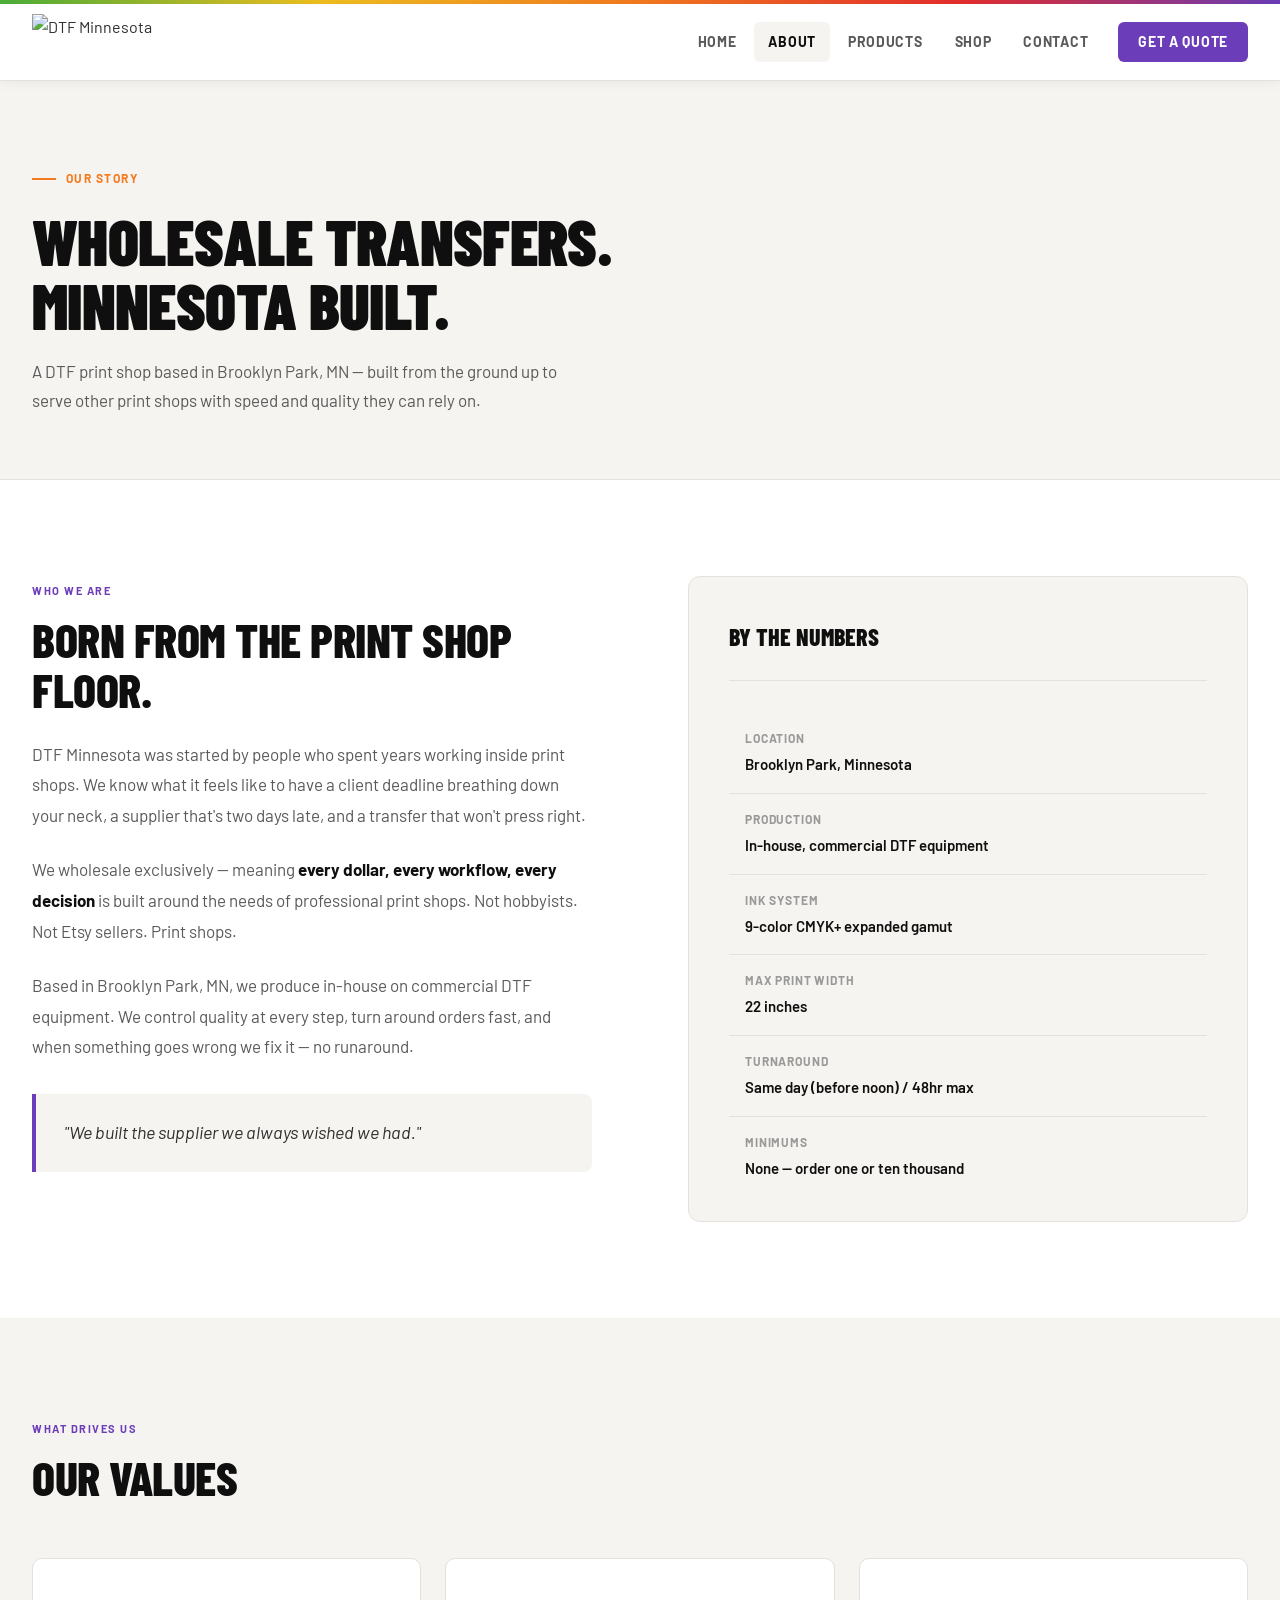
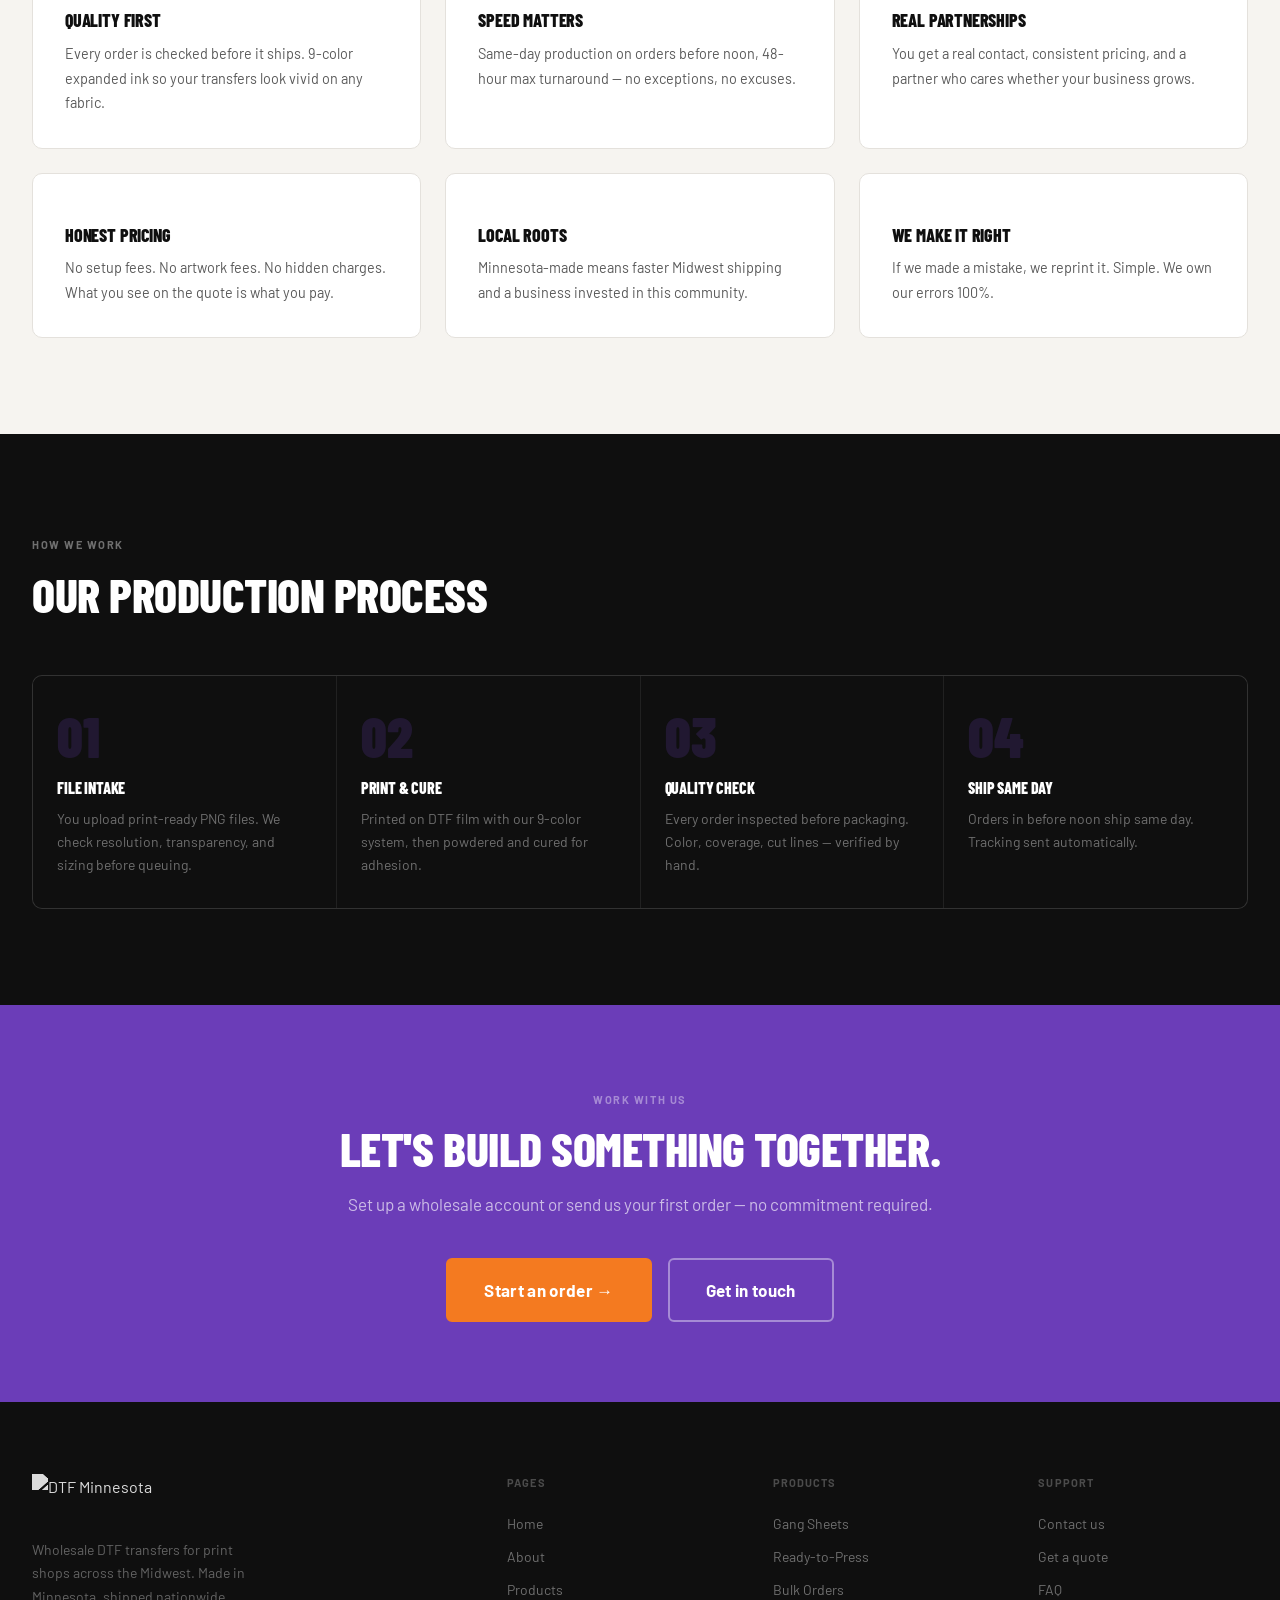
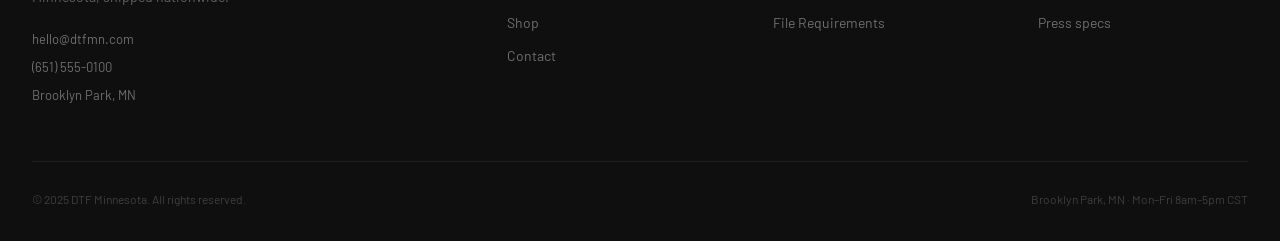
==== about.html @ fc5ee2da "IP" ====
<!DOCTYPE html>
<html lang="en">
<head>
  <meta charset="UTF-8"><meta name="viewport" content="width=device-width, initial-scale=1.0">
  <title>About — DTF Minnesota</title>
  <link rel="stylesheet" href="styles.css">
  <style>
    .story{padding:6rem 2rem;background:#fff}.story__wrap{max-width:1320px;margin:0 auto;display:grid;grid-template-columns:1fr 1fr;gap:6rem;align-items:start}
    .story__text p{font-size:1.0625rem;color:var(--mid);line-height:1.8;margin-bottom:1.5rem}
    .story__text p strong{color:var(--black);font-weight:700}
    .story__callout{background:var(--bg);border-left:4px solid var(--violet);padding:1.5rem 1.75rem;border-radius:0 8px 8px 0;margin-top:2rem;font-size:1.125rem;font-style:italic;color:var(--charcoal);line-height:1.65}
    .story__panel{background:var(--bg);border:1px solid var(--border);border-radius:12px;padding:2.5rem}
    .story__panel-head{font-family:var(--font-head);font-size:1.5rem;font-weight:800;color:var(--black);text-transform:uppercase;margin-bottom:2rem;padding-bottom:1.5rem;border-bottom:1px solid var(--border)}
    .story__spec{display:flex;align-items:flex-start;gap:1rem;padding:1rem 0;border-bottom:1px solid var(--border)}
    .story__spec:last-child{border-bottom:none;padding-bottom:0}
    .story__spec-icon{font-size:1.25rem;flex-shrink:0}
    .story__spec-label{font-size:.75rem;font-weight:700;letter-spacing:.07em;text-transform:uppercase;color:var(--muted);margin-bottom:.2rem}
    .story__spec-value{font-size:.9375rem;font-weight:600;color:var(--black)}
    .values{background:var(--bg);padding:6rem 2rem}
    .values__wrap{max-width:1320px;margin:0 auto}
    .values__head{max-width:560px;margin-bottom:3.5rem}
    .values__head h2{text-transform:uppercase}
    .values__grid{display:grid;grid-template-columns:repeat(3,1fr);gap:1.5rem}
    .value-card{background:#fff;border:1px solid var(--border);border-radius:10px;padding:2rem}
    .value-card__icon{font-size:2rem;margin-bottom:1.25rem}
    .value-card h3{font-size:1.125rem;font-weight:800;color:var(--black);text-transform:uppercase;margin-bottom:.75rem}
    .value-card p{font-size:.9rem;color:var(--mid);line-height:1.7}
    .process{background:var(--black);padding:6rem 2rem}
    .process__wrap{max-width:1320px;margin:0 auto}
    .process__head{max-width:560px;margin-bottom:3.5rem}
    .process__head h2{color:#fff;text-transform:uppercase}
    .process__grid{display:grid;grid-template-columns:repeat(4,1fr);gap:1px;background:rgba(255,255,255,.08);border:1px solid rgba(255,255,255,.08);border-radius:10px;overflow:hidden}
    .process__step{background:var(--black);padding:2rem 1.5rem}
    .process__step-num{font-family:var(--font-head);font-size:3.5rem;font-weight:900;color:rgba(107,61,184,.2);line-height:1;margin-bottom:1rem}
    .process__step h3{font-size:1rem;font-weight:800;color:#fff;text-transform:uppercase;margin-bottom:.625rem}
    .process__step p{font-size:.875rem;color:rgba(255,255,255,.4);line-height:1.65}
    @media(max-width:1024px){.story__wrap{grid-template-columns:1fr;gap:3rem}.values__grid{grid-template-columns:1fr 1fr}.process__grid{grid-template-columns:1fr 1fr}}
    @media(max-width:640px){.values__grid,.process__grid{grid-template-columns:1fr}}
  </style>
</head>
<body>
<div class="rainbow-bar"></div>
<nav class="nav">
  <div class="nav__wrap">
    <a href="index.html" class="nav__logo"><img src="images/dtf.logo.1.png" alt="DTF Minnesota"></a>
    <div class="nav__links">

      <a href="index.html">Home</a><a href="about.html" class="active">About</a><a href="products.html">Products</a><a href="shop.html">Shop</a><a href="contact.html">Contact</a>
      <a href="shop.html" class="nav__cta">Get a Quote</a>
    </div>
  </div>
</nav>

<section class="page-hero">
  <div class="page-hero__wrap">
    <div class="page-hero__kicker">Our story</div>
    <h1>Wholesale transfers.<br>Minnesota built.</h1>
    <p class="page-hero__sub">A DTF print shop based in Brooklyn Park, MN — built from the ground up to serve other print shops with speed and quality they can rely on.</p>
  </div>
</section>

<section class="story">
  <div class="story__wrap">
    <div class="story__text">
      <span class="section-label">Who we are</span>
      <h2 style="text-transform:uppercase;margin-bottom:1.5rem;">Born from the print shop floor.</h2>
      <p>DTF Minnesota was started by people who spent years working inside print shops. We know what it feels like to have a client deadline breathing down your neck, a supplier that's two days late, and a transfer that won't press right.</p>
      <p>We wholesale exclusively — meaning <strong>every dollar, every workflow, every decision</strong> is built around the needs of professional print shops. Not hobbyists. Not Etsy sellers. Print shops.</p>
      <p>Based in Brooklyn Park, MN, we produce in-house on commercial DTF equipment. We control quality at every step, turn around orders fast, and when something goes wrong we fix it — no runaround.</p>
      <div class="story__callout">"We built the supplier we always wished we had."</div>
    </div>
    <div>
      <div class="story__panel">
        <div class="story__panel-head">By the numbers</div>
        <div class="story__spec"><div class="story__spec-icon"></div><div><div class="story__spec-label">Location</div><div class="story__spec-value">Brooklyn Park, Minnesota</div></div></div>
        <div class="story__spec"><div class="story__spec-icon"></div><div><div class="story__spec-label">Production</div><div class="story__spec-value">In-house, commercial DTF equipment</div></div></div>
        <div class="story__spec"><div class="story__spec-icon"></div><div><div class="story__spec-label">Ink system</div><div class="story__spec-value">9-color CMYK+ expanded gamut</div></div></div>
        <div class="story__spec"><div class="story__spec-icon"></div><div><div class="story__spec-label">Max print width</div><div class="story__spec-value">22 inches</div></div></div>
        <div class="story__spec"><div class="story__spec-icon"></div><div><div class="story__spec-label">Turnaround</div><div class="story__spec-value">Same day (before noon) / 48hr max</div></div></div>
        <div class="story__spec"><div class="story__spec-icon"></div><div><div class="story__spec-label">Minimums</div><div class="story__spec-value">None — order one or ten thousand</div></div></div>
      </div>
    </div>
  </div>
</section>

<section class="values">
  <div class="values__wrap">
    <div class="values__head"><span class="section-label">What drives us</span><h2>Our values</h2></div>
    <div class="values__grid">
      <div class="value-card"><div class="value-card__icon"></div><h3>Quality first</h3><p>Every order is checked before it ships. 9-color expanded ink so your transfers look vivid on any fabric.</p></div>
      <div class="value-card"><div class="value-card__icon"></div><h3>Speed matters</h3><p>Same-day production on orders before noon, 48-hour max turnaround — no exceptions, no excuses.</p></div>
      <div class="value-card"><div class="value-card__icon"></div><h3>Real partnerships</h3><p>You get a real contact, consistent pricing, and a partner who cares whether your business grows.</p></div>
      <div class="value-card"><div class="value-card__icon"></div><h3>Honest pricing</h3><p>No setup fees. No artwork fees. No hidden charges. What you see on the quote is what you pay.</p></div>
      <div class="value-card"><div class="value-card__icon"></div><h3>Local roots</h3><p>Minnesota-made means faster Midwest shipping and a business invested in this community.</p></div>
      <div class="value-card"><div class="value-card__icon"></div><h3>We make it right</h3><p>If we made a mistake, we reprint it. Simple. We own our errors 100%.</p></div>
    </div>
  </div>
</section>

<section class="process">
  <div class="process__wrap">
    <div class="process__head"><span class="section-label section-label--light">How we work</span><h2>Our production process</h2></div>
    <div class="process__grid">
      <div class="process__step"><div class="process__step-num">01</div><h3>File intake</h3><p>You upload print-ready PNG files. We check resolution, transparency, and sizing before queuing.</p></div>
      <div class="process__step"><div class="process__step-num">02</div><h3>Print & cure</h3><p>Printed on DTF film with our 9-color system, then powdered and cured for adhesion.</p></div>
      <div class="process__step"><div class="process__step-num">03</div><h3>Quality check</h3><p>Every order inspected before packaging. Color, coverage, cut lines — verified by hand.</p></div>
      <div class="process__step"><div class="process__step-num">04</div><h3>Ship same day</h3><p>Orders in before noon ship same day. Tracking sent automatically.</p></div>
    </div>
  </div>
</section>

<section class="cta-band">
  <span class="section-label section-label--light">Work with us</span>
  <h2>Let's build something together.</h2>
  <p>Set up a wholesale account or send us your first order — no commitment required.</p>
  <div class="cta-band__actions">
    <a href="shop.html" class="btn btn--orange btn--lg">Start an order →</a>
    <a href="contact.html" class="btn btn--outline btn--lg">Get in touch</a>
  </div>
</section>

<footer class="footer">
  <div class="footer__grid">
    <div><div class="footer__logo"><img src="dtf_logo.png" alt="DTF Minnesota"></div><p class="footer__tagline">Wholesale DTF transfers for print shops across the Midwest. Made in Minnesota, shipped nationwide.</p><div class="footer__contact-item">hello@dtfmn.com</div><div class="footer__contact-item">(651) 555-0100</div><div class="footer__contact-item">Brooklyn Park, MN</div></div>
    <div class="footer__col"><div class="footer__col-head">Pages</div><a href="index.html">Home</a><a href="about.html">About</a><a href="products.html">Products</a><a href="shop.html">Shop</a><a href="contact.html">Contact</a></div>
    <div class="footer__col"><div class="footer__col-head">Products</div><a href="products.html">Gang Sheets</a><a href="products.html">Ready-to-Press</a><a href="products.html">Bulk Orders</a><a href="products.html">File Requirements</a></div>
    <div class="footer__col"><div class="footer__col-head">Support</div><a href="contact.html">Contact us</a><a href="shop.html">Get a quote</a><a href="products.html#faq">FAQ</a><a href="products.html#specs">Press specs</a></div>
  </div>
  <div class="footer__bottom"><span>© 2025 DTF Minnesota. All rights reserved.</span><span>Brooklyn Park, MN · Mon–Fri 8am–5pm CST</span></div>
</footer>
</body>
</html>
---- styles.css ----
/* ============================================================
   DTF Minnesota — Global Styles v2
   Light nav, clean white/off-white layout
   ============================================================ */

@import url('https://fonts.googleapis.com/css2?family=Barlow:ital,wght@0,400;0,500;0,600;0,700;0,800;0,900;1,700&family=Barlow+Condensed:wght@600;700;800;900&display=swap');

*, *::before, *::after { box-sizing: border-box; margin: 0; padding: 0; }

:root {
  --violet:       #6B3DB8;
  --violet-dark:  #4D2A8A;
  --violet-tint:  #EDE7FA;
  --orange:       #F47A20;
  --orange-dark:  #C45E10;
  --orange-tint:  #FDF0E5;
  --black:        #0F0F0F;
  --ink:          #1A1A1A;
  --charcoal:     #2E2E2E;
  --mid:          #5A5A5A;
  --muted:        #999999;
  --border:       #E4E1DC;
  --border-light: #F0EDE8;
  --bg:           #F6F4F0;
  --white:        #FFFFFF;
  --green:        #4CAF39;
  --yellow:       #F0C020;
  --red:          #E62D2D;

  --font-head: 'Barlow Condensed', sans-serif;
  --font-body: 'Barlow', sans-serif;
  --ease: cubic-bezier(0.16,1,0.3,1);
}

html { font-size: 16px; scroll-behavior: smooth; }
body { font-family: var(--font-body); font-size: 1rem; font-weight: 400; line-height: 1.65; color: var(--charcoal); background: var(--white); -webkit-font-smoothing: antialiased; }
a { color: inherit; text-decoration: none; }
img { display: block; max-width: 100%; }
ul { list-style: none; }
h1,h2,h3,h4 { font-family: var(--font-head); font-weight: 800; line-height: 1.05; letter-spacing: -0.01em; color: var(--black); }
h1 { font-size: clamp(2.8rem,6vw,5rem); font-weight: 900; }
h2 { font-size: clamp(2rem,4vw,3rem); }
h3 { font-size: 1.375rem; }

/* ── Rainbow bar ── */
.rainbow-bar { height: 4px; background: linear-gradient(90deg,#4CAF39,#F0C020,#F47A20,#E62D2D,#6B3DB8); }

/* ── Navigation — LIGHT ── */
.nav {
  background: var(--white);
  position: sticky;
  top: 0;
  z-index: 100;
  border-bottom: 1px solid var(--border);
  box-shadow: 0 1px 12px rgba(0,0,0,0.06);
}
.nav__wrap {
  max-width: 1320px;
  margin: 0 auto;
  padding: 0 2rem;
  height: 76px;
  display: flex;
  align-items: center;
  gap: 2rem;
}
.nav__logo { display: flex; align-items: center; flex-shrink: 0; }
.nav__logo img { height: 56px; width: auto; display: block; }
.nav__links { display: flex; align-items: center; gap: 0.25rem; margin-left: auto; }
.nav__links a {
  font-size: 0.875rem;
  font-weight: 700;
  letter-spacing: 0.05em;
  text-transform: uppercase;
  color: var(--mid);
  padding: 0.5rem 0.875rem;
  border-radius: 6px;
  transition: color 0.15s, background 0.15s;
}
.nav__links a:hover, .nav__links a.active { color: var(--black); background: var(--bg); }
.nav__cta {
  margin-left: 0.75rem;
  background: var(--violet) !important;
  color: var(--white) !important;
  border-radius: 6px !important;
  padding: 0.55rem 1.25rem !important;
  transition: background 0.15s !important;
}
.nav__cta:hover { background: var(--violet-dark) !important; }

/* ── Buttons ── */
.btn { display: inline-flex; align-items: center; gap: 0.5rem; padding: 0.8rem 1.875rem; font-family: var(--font-body); font-size: 0.9375rem; font-weight: 700; letter-spacing: 0.02em; border-radius: 6px; border: 2px solid transparent; cursor: pointer; transition: background 0.15s, border-color 0.15s, color 0.15s, transform 0.15s; white-space: nowrap; text-decoration: none; }
.btn:active { transform: translateY(1px); }
.btn--violet { background: var(--violet); color: var(--white); border-color: var(--violet); }
.btn--violet:hover { background: var(--violet-dark); border-color: var(--violet-dark); }
.btn--orange { background: var(--orange); color: var(--white); border-color: var(--orange); }
.btn--orange:hover { background: var(--orange-dark); border-color: var(--orange-dark); }
.btn--outline { background: transparent; color: var(--white); border-color: rgba(255,255,255,0.4); }
.btn--outline:hover { background: rgba(255,255,255,0.1); border-color: rgba(255,255,255,0.7); }
.btn--outline-dark { background: transparent; color: var(--black); border-color: var(--charcoal); }
.btn--outline-dark:hover { background: var(--black); color: var(--white); }
.btn--sm { padding: 0.5rem 1.125rem; font-size: 0.8125rem; }
.btn--lg { padding: 1rem 2.25rem; font-size: 1.0625rem; }

/* ── Layout ── */
.wrap { max-width: 1320px; margin: 0 auto; padding: 0 2rem; }
.section { padding: 5.5rem 2rem; }
.section--lg { padding: 7rem 2rem; }
.section--sm { padding: 3.5rem 2rem; }
.section--dark { background: var(--black); }
.section--ink { background: var(--ink); }
.section--bg { background: var(--bg); }
.section--white { background: var(--white); }

/* ── Labels / eyebrows ── */
.section-label { display: inline-block; font-size: 0.6875rem; font-weight: 700; letter-spacing: 0.14em; text-transform: uppercase; color: var(--violet); margin-bottom: 0.875rem; }
.section-label--orange { color: var(--orange); }
.section-label--light { color: rgba(255,255,255,0.4); }

/* ── Badges ── */
.badge { display: inline-flex; align-items: center; padding: 0.2rem 0.7rem; border-radius: 99px; font-size: 0.6875rem; font-weight: 700; letter-spacing: 0.07em; text-transform: uppercase; }
.badge--violet { background: var(--violet-tint); color: var(--violet-dark); }
.badge--orange { background: var(--orange-tint); color: var(--orange-dark); }
.badge--green { background: rgba(76,175,57,0.12); color: #2A7C1E; }

/* ── Table ── */
.table-wrap { border: 1px solid var(--border); border-radius: 10px; overflow: hidden; }
table { width: 100%; border-collapse: collapse; font-size: 0.9375rem; }
thead { background: var(--black); }
thead th { padding: 1rem 1.25rem; text-align: left; font-family: var(--font-body); font-size: 0.6875rem; font-weight: 700; letter-spacing: 0.1em; text-transform: uppercase; color: rgba(255,255,255,0.6); white-space: nowrap; }
tbody tr { border-bottom: 1px solid var(--border); transition: background 0.12s; }
tbody tr:last-child { border-bottom: none; }
tbody tr:hover { background: var(--bg); }
tbody td { padding: 1rem 1.25rem; color: var(--charcoal); vertical-align: middle; }
tbody td:first-child { font-weight: 600; color: var(--black); }
.row-featured { background: var(--violet-tint) !important; }
.row-featured td { color: var(--violet-dark) !important; font-weight: 600; }

/* ── Forms ── */
.form-group { display: flex; flex-direction: column; gap: 0.4rem; margin-bottom: 1.25rem; }
.form-label { font-size: 0.8125rem; font-weight: 600; color: var(--black); }
.form-label span { color: var(--red); }
.form-input, .form-select, .form-textarea { width: 100%; padding: 0.75rem 1rem; background: var(--white); border: 1.5px solid var(--border); border-radius: 6px; font-family: var(--font-body); font-size: 0.9375rem; color: var(--black); transition: border-color 0.15s, box-shadow 0.15s; appearance: none; }
.form-input:focus, .form-select:focus, .form-textarea:focus { outline: none; border-color: var(--violet); box-shadow: 0 0 0 3px rgba(107,61,184,0.1); }
.form-input::placeholder, .form-textarea::placeholder { color: #bbb; }
.form-textarea { resize: vertical; min-height: 130px; }
.form-select { background-image: url("data:image/svg+xml,%3Csvg xmlns='http://www.w3.org/2000/svg' width='12' height='8'%3E%3Cpath d='M1 1l5 5 5-5' stroke='%23999' stroke-width='1.5' fill='none' stroke-linecap='round'/%3E%3C/svg%3E"); background-repeat: no-repeat; background-position: right 1rem center; padding-right: 2.5rem; cursor: pointer; }
.form-row { display: grid; grid-template-columns: 1fr 1fr; gap: 1.25rem; }

/* ── Footer ── */
.footer { background: var(--black); padding: 4.5rem 2rem 2rem; }
.footer__grid { max-width: 1320px; margin: 0 auto; display: grid; grid-template-columns: 2fr 1fr 1fr 1fr; gap: 3.5rem; padding-bottom: 3rem; border-bottom: 1px solid rgba(255,255,255,0.07); }
.footer__logo { display: flex; align-items: center; margin-bottom: 1rem; }
.footer__logo img { height: 48px; width: auto; filter: brightness(10); opacity: 0.85; }
.footer__tagline { font-size: 0.875rem; color: rgba(255,255,255,0.35); line-height: 1.7; max-width: 30ch; margin-bottom: 1.25rem; }
.footer__contact-item { font-size: 0.8125rem; color: rgba(255,255,255,0.4); margin-bottom: 0.4rem; }
.footer__col-head { font-size: 0.6875rem; font-weight: 700; letter-spacing: 0.1em; text-transform: uppercase; color: rgba(255,255,255,0.25); margin-bottom: 1.25rem; }
.footer__col a { display: block; font-size: 0.875rem; color: rgba(255,255,255,0.4); margin-bottom: 0.625rem; transition: color 0.15s; }
.footer__col a:hover { color: var(--white); }
.footer__bottom { max-width: 1320px; margin: 1.75rem auto 0; display: flex; justify-content: space-between; align-items: center; flex-wrap: wrap; gap: 1rem; font-size: 0.75rem; color: rgba(255,255,255,0.2); }

/* ── Shared page hero (inner pages) ── */
.page-hero { background: var(--bg); border-bottom: 1px solid var(--border); padding: 5rem 2rem 4rem; }
.page-hero__wrap { max-width: 1320px; margin: 0 auto; }
.page-hero__kicker { display: inline-flex; align-items: center; gap: 0.625rem; font-size: 0.75rem; font-weight: 700; letter-spacing: 0.12em; text-transform: uppercase; color: var(--orange); margin-bottom: 1.25rem; }
.page-hero__kicker::before { content:''; display:block; width:24px; height:2px; background:var(--orange); }
.page-hero h1 { color: var(--black); text-transform: uppercase; font-size: clamp(2.5rem,5vw,4rem); line-height:1; }
.page-hero__sub { font-size: 1.0625rem; color: var(--mid); line-height: 1.7; margin-top: 1.25rem; max-width: 56ch; }

/* ── Shared CTA band ── */
.cta-band { background: var(--violet); padding: 5rem 2rem; text-align: center; }
.cta-band h2 { color: var(--white); text-transform: uppercase; margin-bottom: 1rem; }
.cta-band p { color: rgba(255,255,255,0.65); font-size: 1.0625rem; margin-bottom: 2.5rem; }
.cta-band__actions { display: flex; gap: 1rem; justify-content: center; flex-wrap: wrap; }

/* ── Shared footer snippet ── */
@media(max-width:1024px) { .footer__grid { grid-template-columns: 1fr 1fr; } }
@media(max-width:768px) { .nav__links { display: none; } .section,.section--lg { padding: 4rem 1.25rem; } .footer__grid { grid-template-columns: 1fr; gap: 2rem; } .form-row { grid-template-columns: 1fr; } }

/* ── Thumb label (replaces emoji placeholders) ── */
.thumb-label {
  font-family: var(--font-head);
  font-size: 1.25rem;
  font-weight: 900;
  text-transform: uppercase;
  letter-spacing: 0.04em;
  color: rgba(0,0,0,0.25);
  text-align: center;
  line-height: 1.2;
}
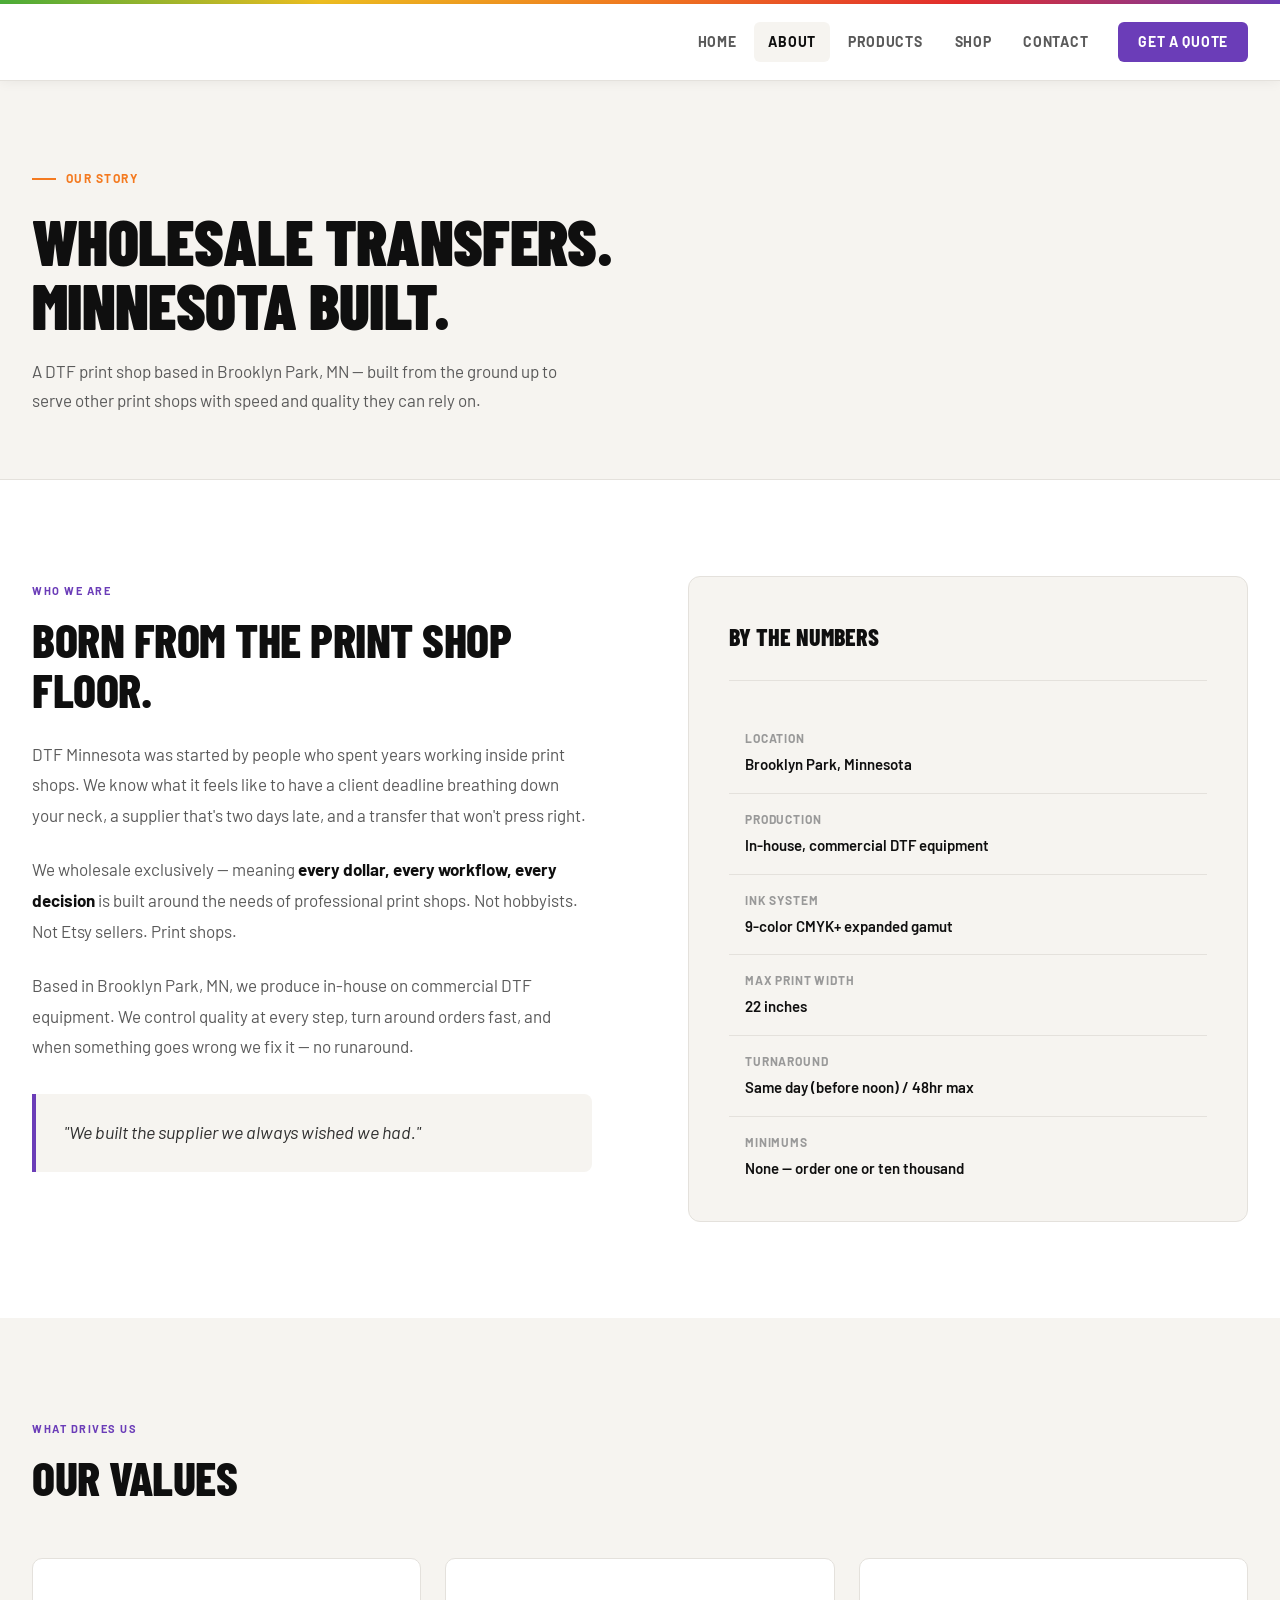
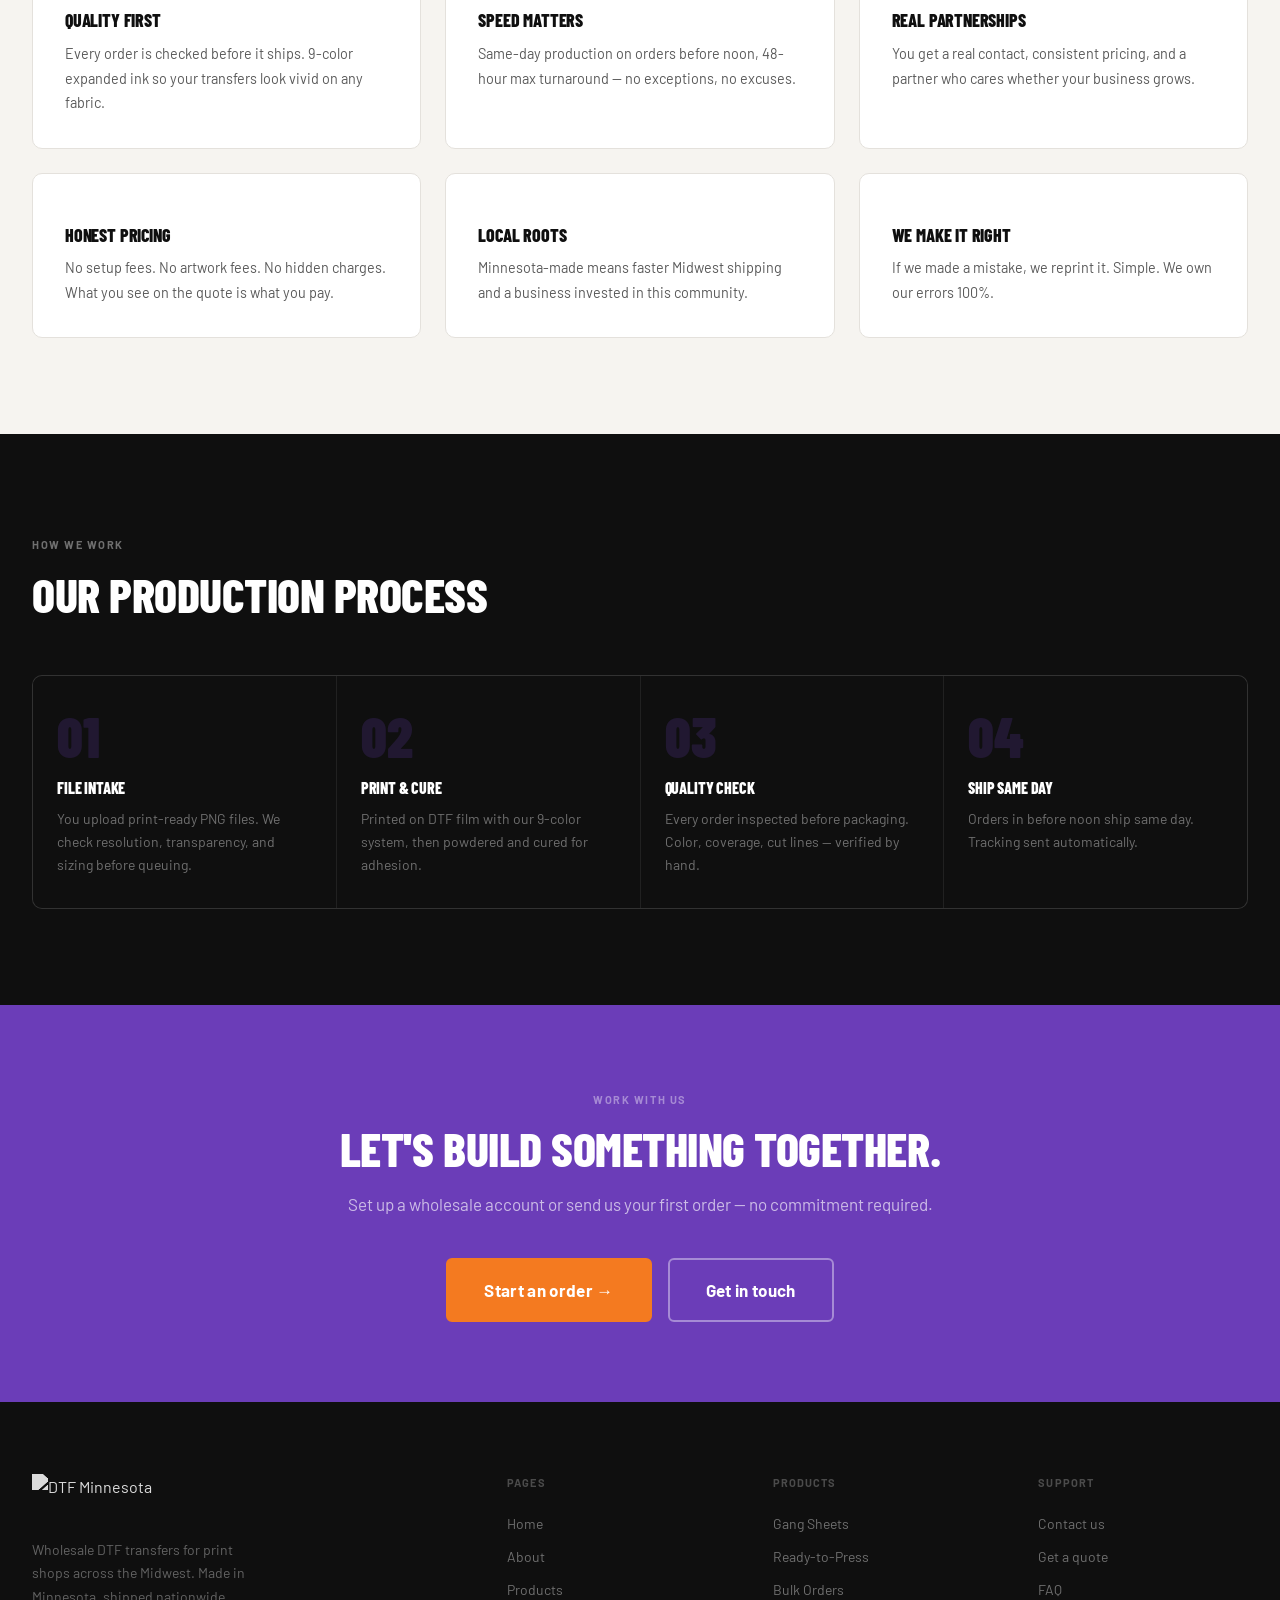
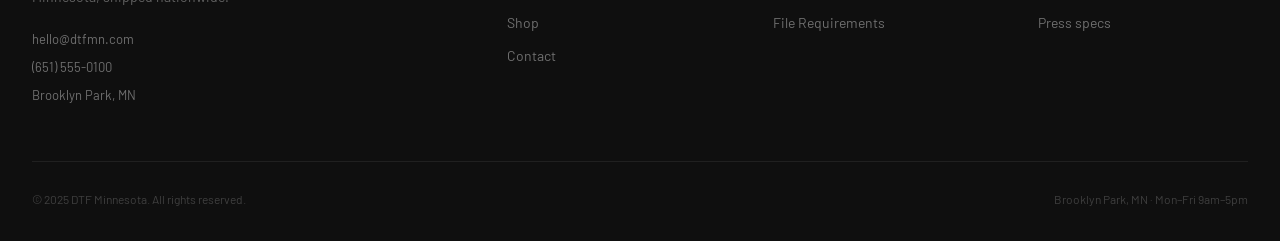
==== commit 11ea44d5: "IP" ====
--- a/about.html
+++ b/about.html
@@ -121,12 +121,12 @@
 
 <footer class="footer">
   <div class="footer__grid">
-    <div><div class="footer__logo"><img src="dtf_logo.png" alt="DTF Minnesota"></div><p class="footer__tagline">Wholesale DTF transfers for print shops across the Midwest. Made in Minnesota, shipped nationwide.</p><div class="footer__contact-item">hello@dtfmn.com</div><div class="footer__contact-item">(651) 555-0100</div><div class="footer__contact-item">Brooklyn Park, MN</div></div>
+    <div><div class="footer__logo"><img src="Images/dtf_logo.png" alt="DTF Minnesota"></div><p class="footer__tagline">Wholesale DTF transfers for print shops across the Midwest. Made in Minnesota, shipped nationwide.</p><div class="footer__contact-item">hello@dtfmn.com</div><div class="footer__contact-item">(651) 555-0100</div><div class="footer__contact-item">Brooklyn Park, MN</div></div>
     <div class="footer__col"><div class="footer__col-head">Pages</div><a href="index.html">Home</a><a href="about.html">About</a><a href="products.html">Products</a><a href="shop.html">Shop</a><a href="contact.html">Contact</a></div>
     <div class="footer__col"><div class="footer__col-head">Products</div><a href="products.html">Gang Sheets</a><a href="products.html">Ready-to-Press</a><a href="products.html">Bulk Orders</a><a href="products.html">File Requirements</a></div>
     <div class="footer__col"><div class="footer__col-head">Support</div><a href="contact.html">Contact us</a><a href="shop.html">Get a quote</a><a href="products.html#faq">FAQ</a><a href="products.html#specs">Press specs</a></div>
   </div>
-  <div class="footer__bottom"><span>© 2025 DTF Minnesota. All rights reserved.</span><span>Brooklyn Park, MN · Mon–Fri 8am–5pm CST</span></div>
+  <div class="footer__bottom"><span>© 2025 DTF Minnesota. All rights reserved.</span><span>Brooklyn Park, MN · Mon–Fri 9am–5pm </span></div>
 </footer>
 </body>
 </html>
--- a/styles.css
+++ b/styles.css
@@ -64,7 +64,7 @@
   gap: 2rem;
 }
 .nav__logo { display: flex; align-items: center; flex-shrink: 0; }
-.nav__logo img { height: 56px; width: auto; display: block; }
+.nav__logo img { height: 180px; width: auto; display: block; }
 .nav__links { display: flex; align-items: center; gap: 0.25rem; margin-left: auto; }
 .nav__links a {
   font-size: 0.875rem;
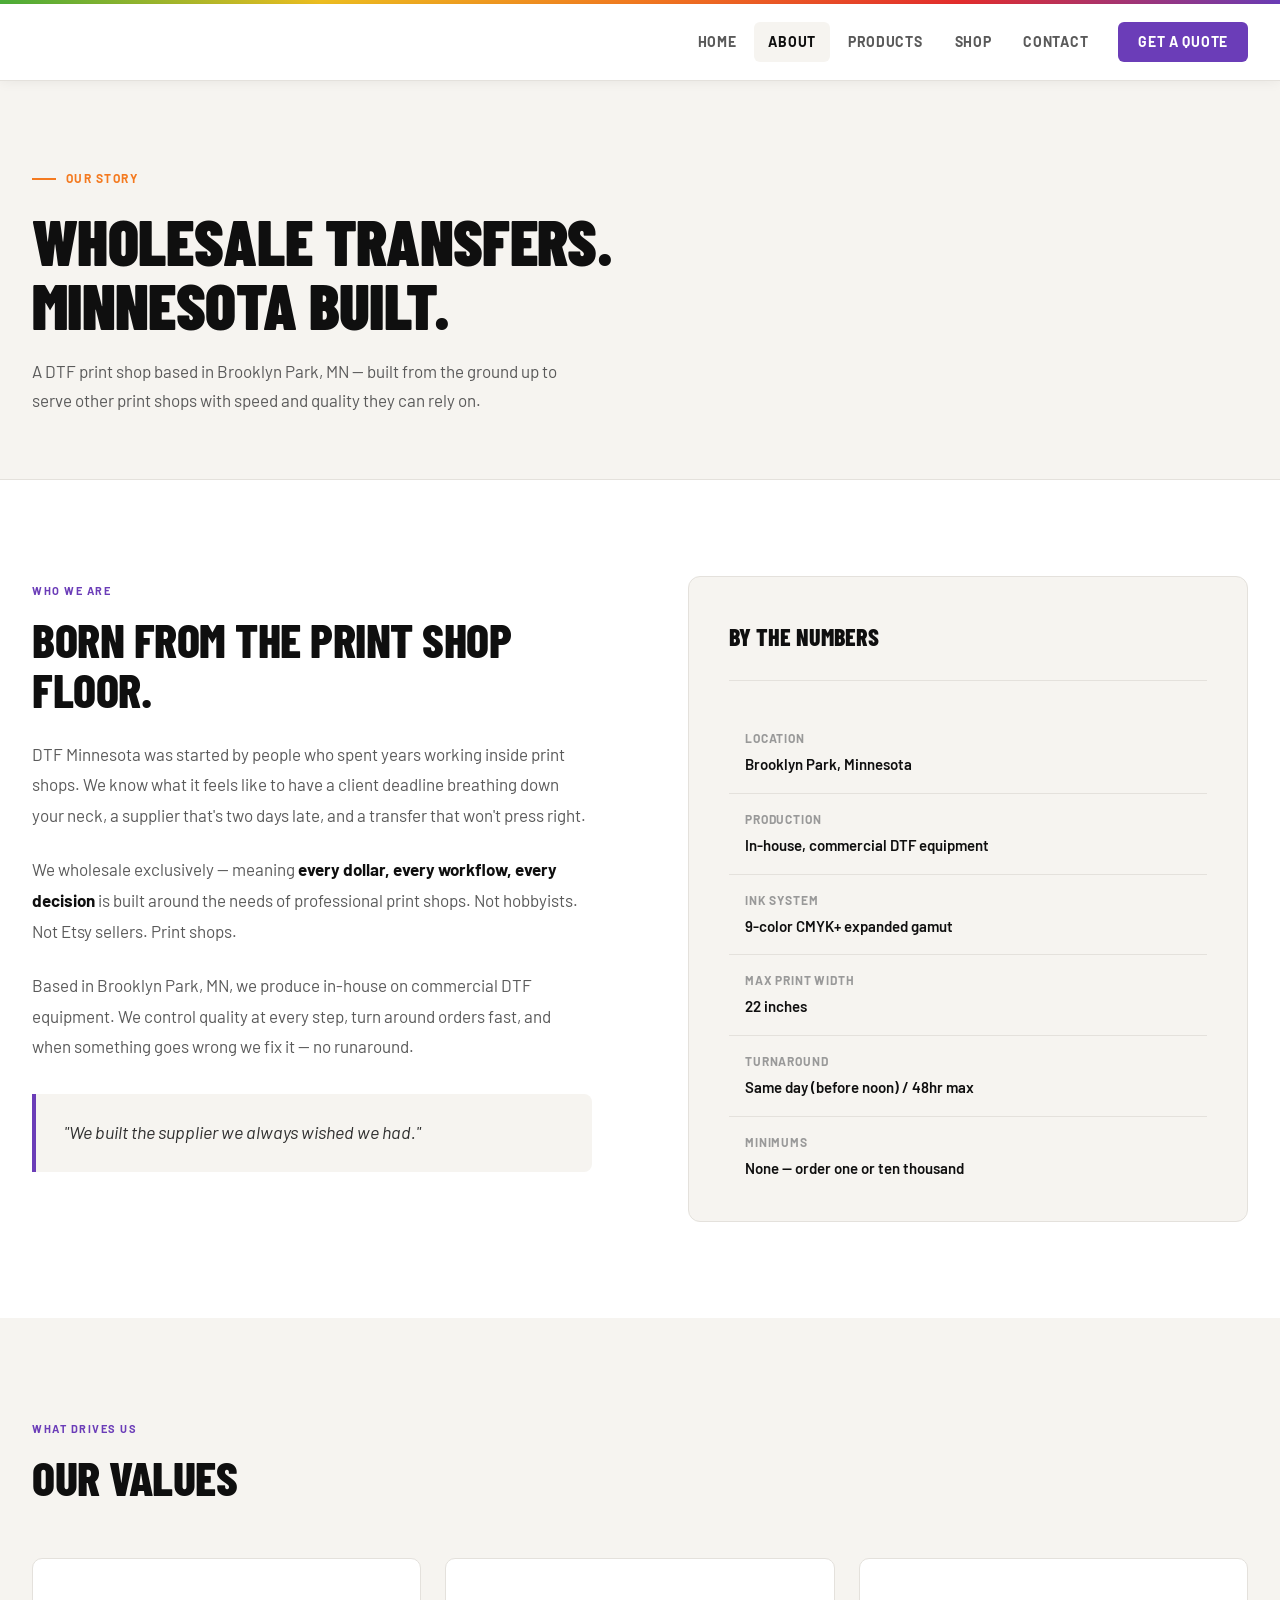
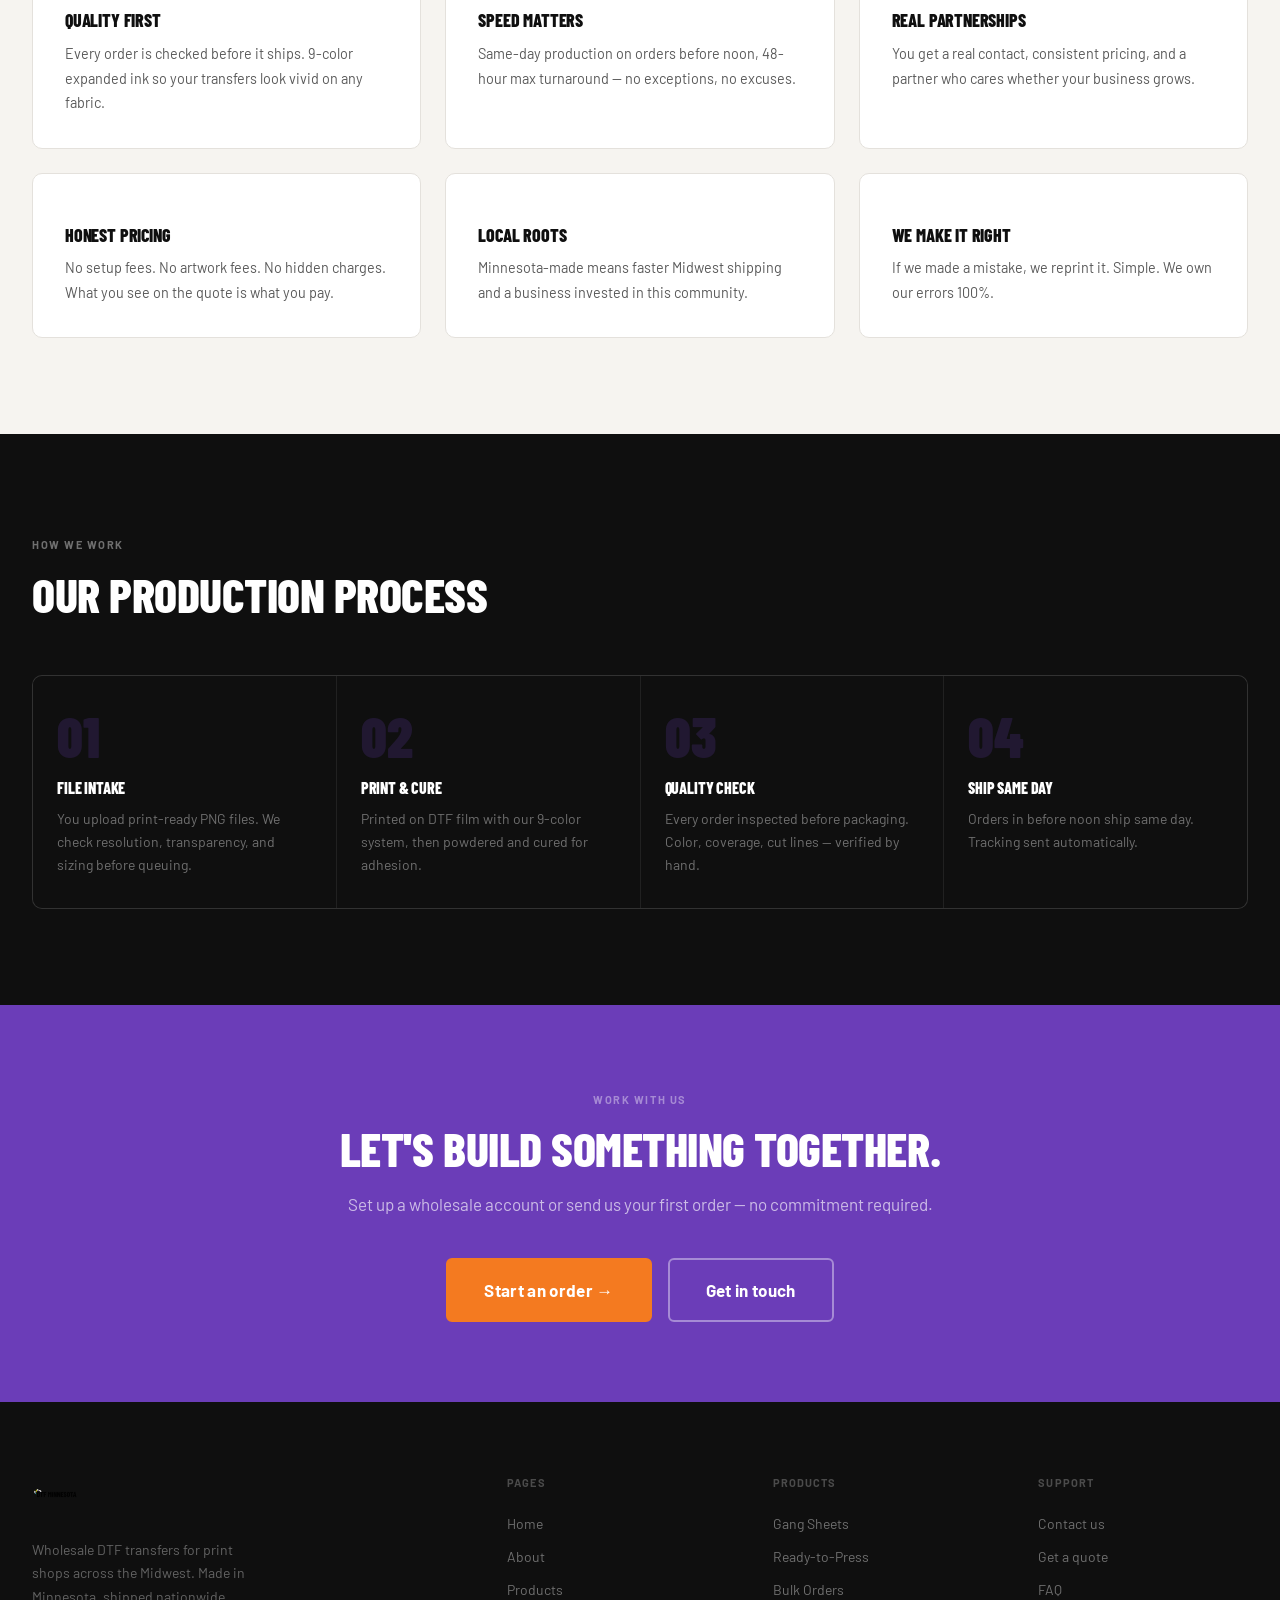
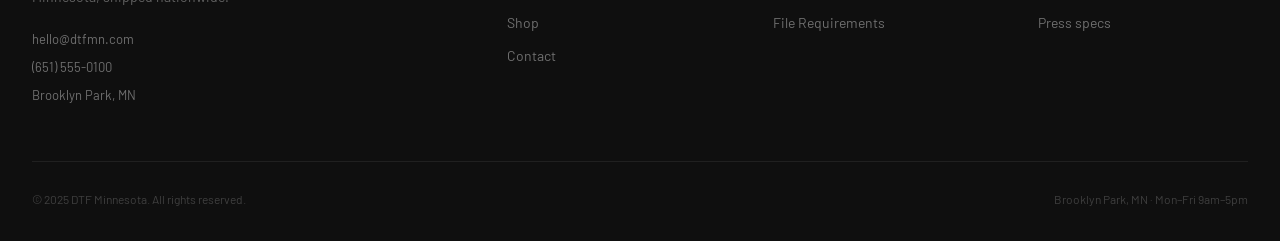
==== commit 8433d26b: "IP" ====
--- a/about.html
+++ b/about.html
@@ -121,7 +121,7 @@
 
 <footer class="footer">
   <div class="footer__grid">
-    <div><div class="footer__logo"><img src="Images/dtf_logo.png" alt="DTF Minnesota"></div><p class="footer__tagline">Wholesale DTF transfers for print shops across the Midwest. Made in Minnesota, shipped nationwide.</p><div class="footer__contact-item">hello@dtfmn.com</div><div class="footer__contact-item">(651) 555-0100</div><div class="footer__contact-item">Brooklyn Park, MN</div></div>
+    <div><div class="footer__logo"><img src="Images/dtf.logo.1.png" alt="DTF Minnesota"></div><p class="footer__tagline">Wholesale DTF transfers for print shops across the Midwest. Made in Minnesota, shipped nationwide.</p><div class="footer__contact-item">hello@dtfmn.com</div><div class="footer__contact-item">(651) 555-0100</div><div class="footer__contact-item">Brooklyn Park, MN</div></div>
     <div class="footer__col"><div class="footer__col-head">Pages</div><a href="index.html">Home</a><a href="about.html">About</a><a href="products.html">Products</a><a href="shop.html">Shop</a><a href="contact.html">Contact</a></div>
     <div class="footer__col"><div class="footer__col-head">Products</div><a href="products.html">Gang Sheets</a><a href="products.html">Ready-to-Press</a><a href="products.html">Bulk Orders</a><a href="products.html">File Requirements</a></div>
     <div class="footer__col"><div class="footer__col-head">Support</div><a href="contact.html">Contact us</a><a href="shop.html">Get a quote</a><a href="products.html#faq">FAQ</a><a href="products.html#specs">Press specs</a></div>
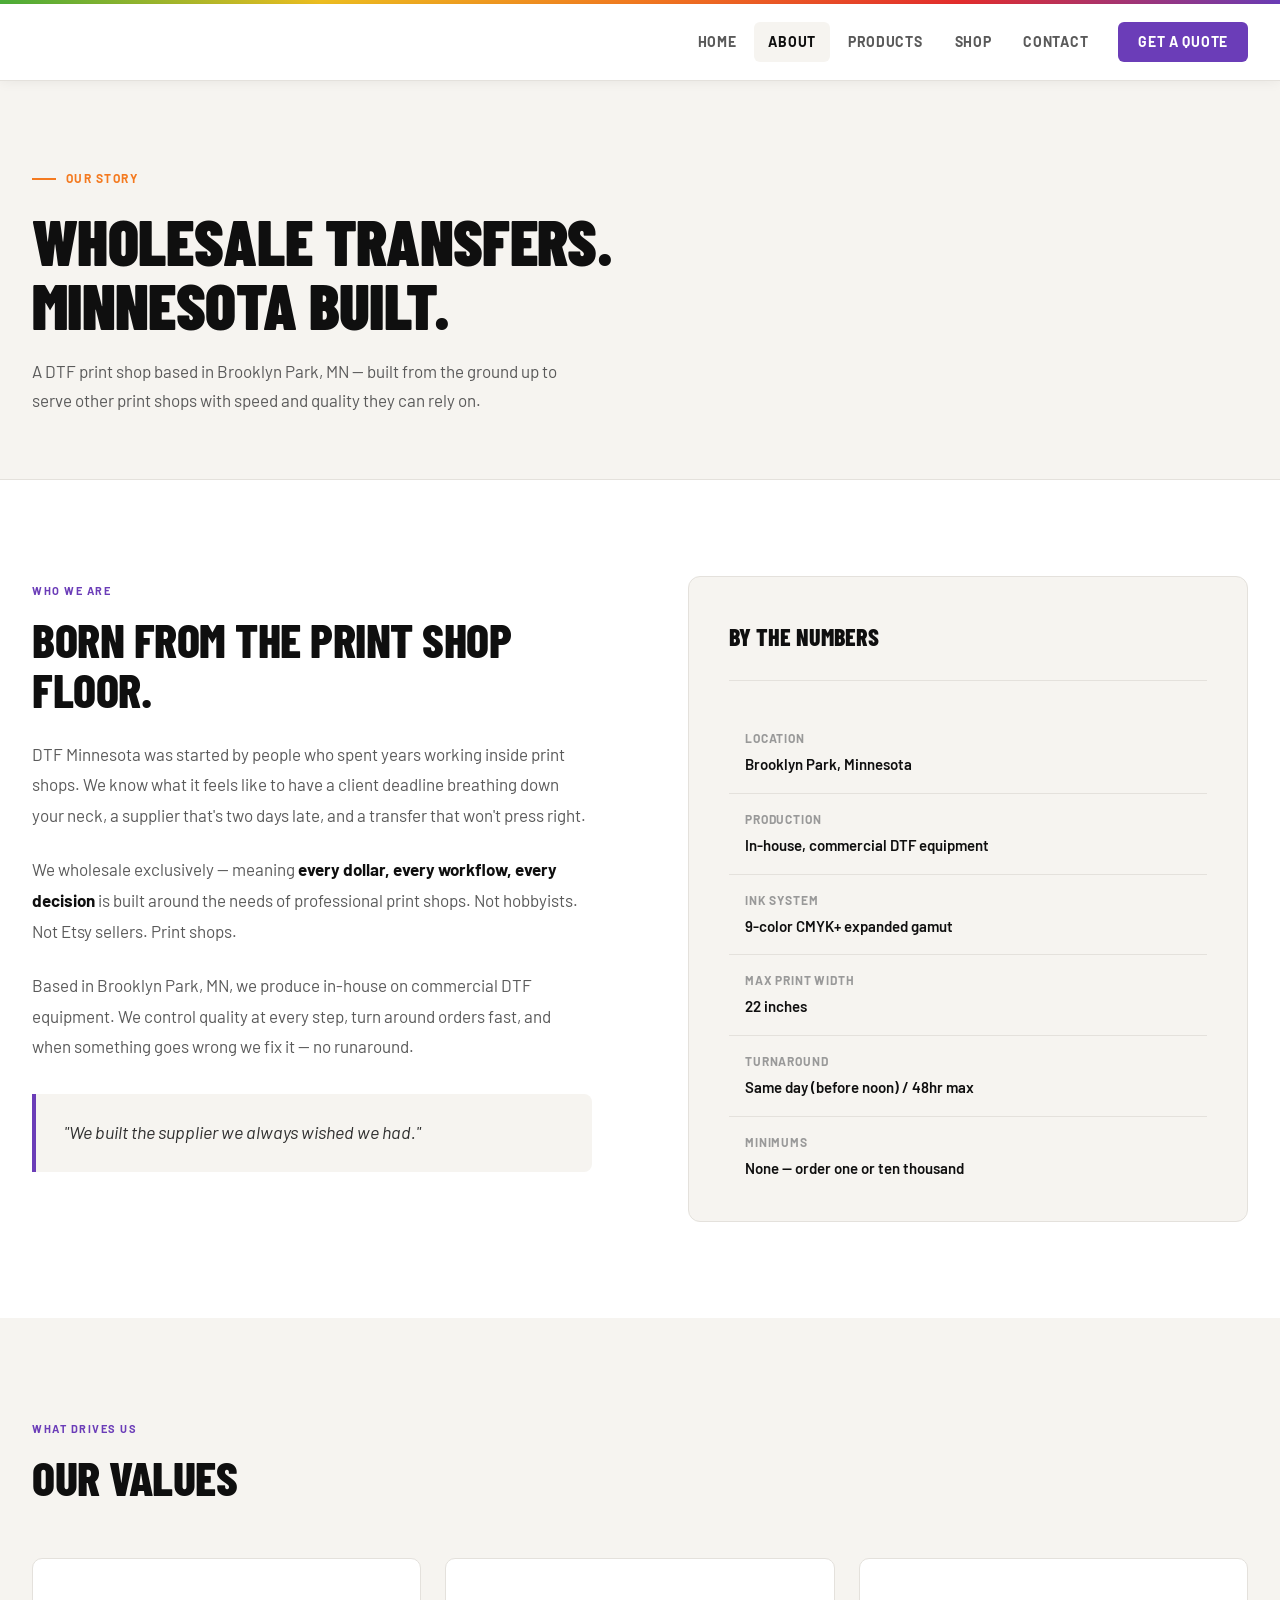
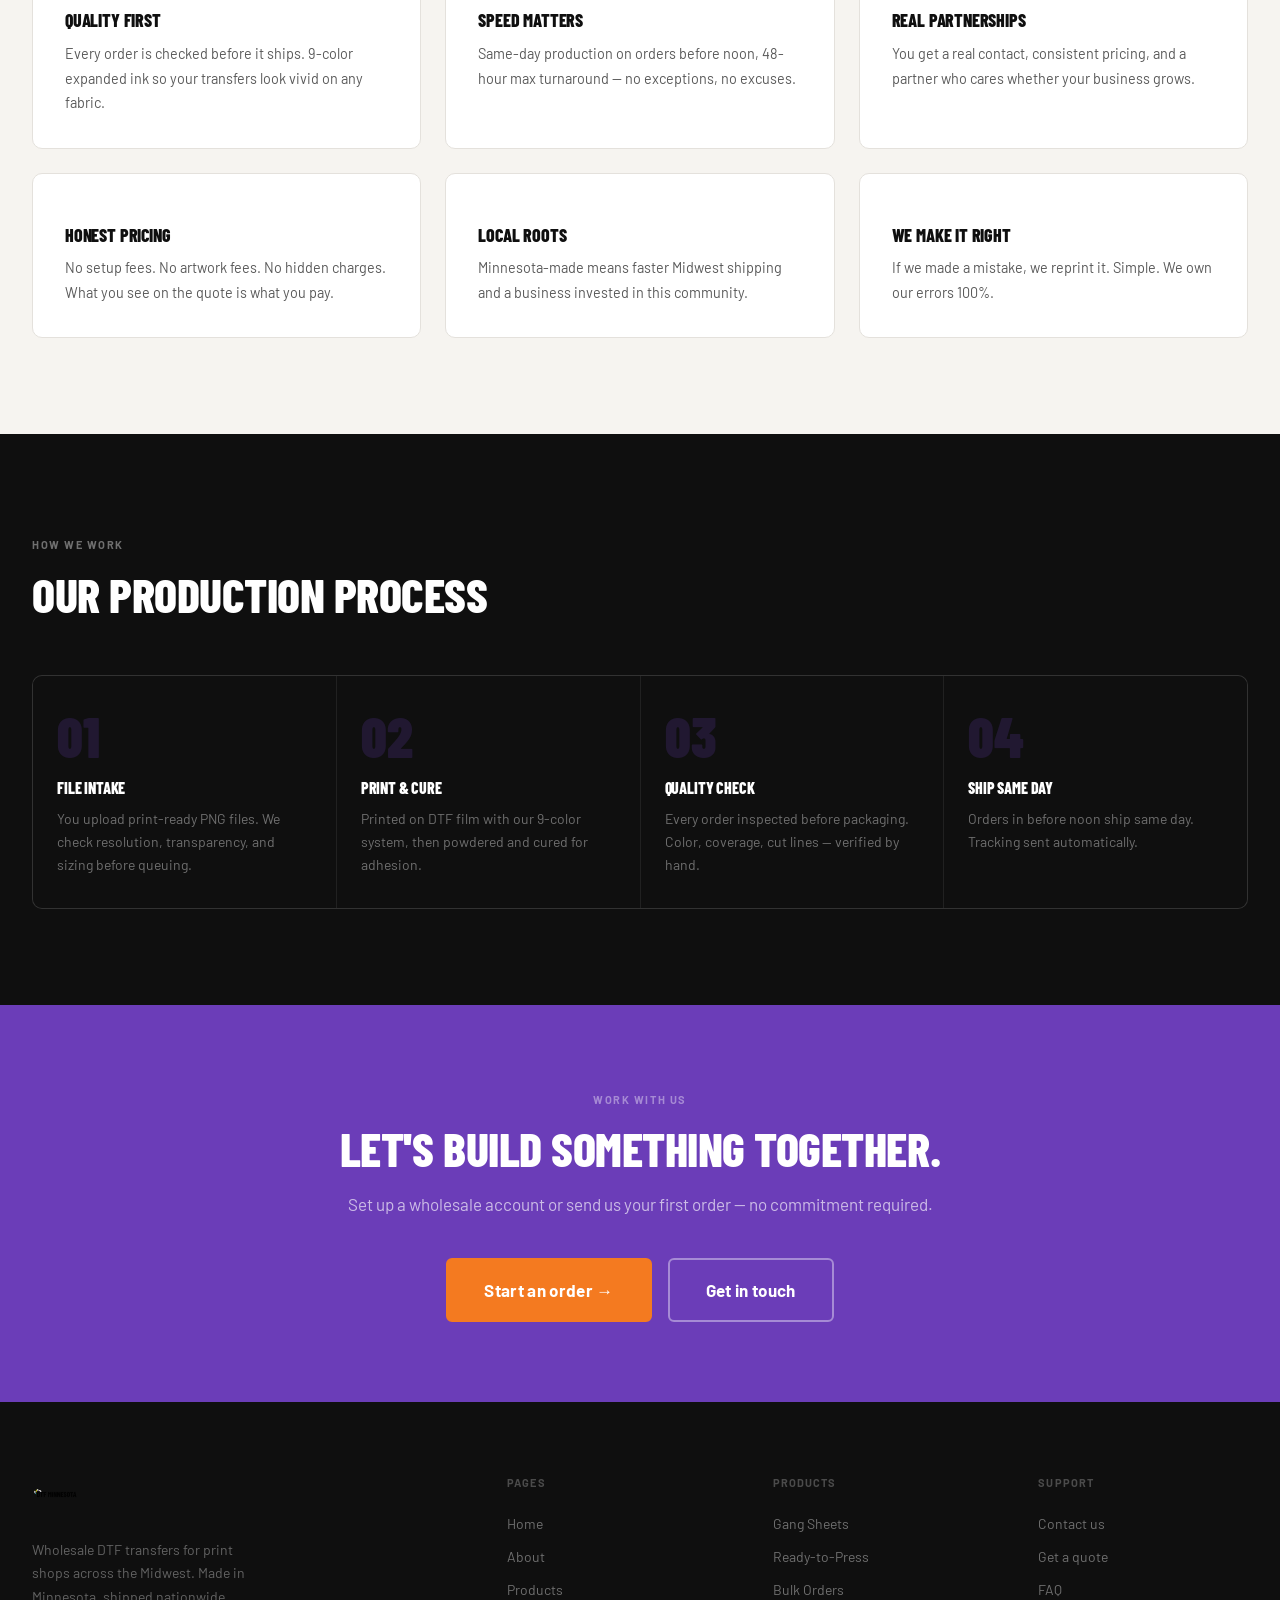
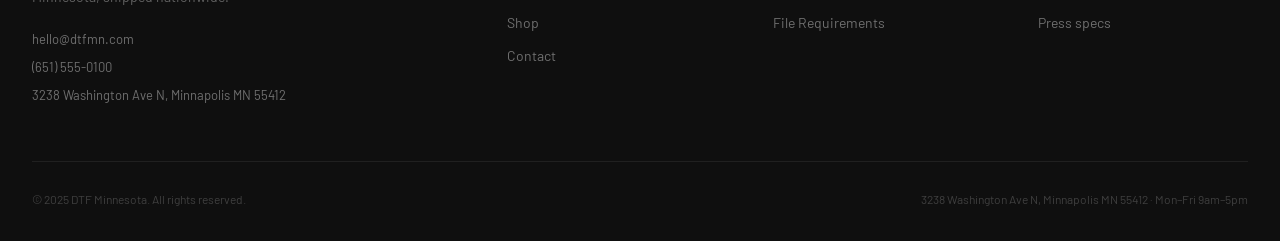
==== commit b6fc332a: "IP" ====
--- a/about.html
+++ b/about.html
@@ -121,12 +121,12 @@
 
 <footer class="footer">
   <div class="footer__grid">
-    <div><div class="footer__logo"><img src="Images/dtf.logo.1.png" alt="DTF Minnesota"></div><p class="footer__tagline">Wholesale DTF transfers for print shops across the Midwest. Made in Minnesota, shipped nationwide.</p><div class="footer__contact-item">hello@dtfmn.com</div><div class="footer__contact-item">(651) 555-0100</div><div class="footer__contact-item">Brooklyn Park, MN</div></div>
+    <div><div class="footer__logo"><img src="Images/dtf.logo.1.png" alt="DTF Minnesota"></div><p class="footer__tagline">Wholesale DTF transfers for print shops across the Midwest. Made in Minnesota, shipped nationwide.</p><div class="footer__contact-item">hello@dtfmn.com</div><div class="footer__contact-item">(651) 555-0100</div><div class="footer__contact-item">3238 Washington Ave N, Minnapolis MN 55412</div></div>
     <div class="footer__col"><div class="footer__col-head">Pages</div><a href="index.html">Home</a><a href="about.html">About</a><a href="products.html">Products</a><a href="shop.html">Shop</a><a href="contact.html">Contact</a></div>
     <div class="footer__col"><div class="footer__col-head">Products</div><a href="products.html">Gang Sheets</a><a href="products.html">Ready-to-Press</a><a href="products.html">Bulk Orders</a><a href="products.html">File Requirements</a></div>
     <div class="footer__col"><div class="footer__col-head">Support</div><a href="contact.html">Contact us</a><a href="shop.html">Get a quote</a><a href="products.html#faq">FAQ</a><a href="products.html#specs">Press specs</a></div>
   </div>
-  <div class="footer__bottom"><span>© 2025 DTF Minnesota. All rights reserved.</span><span>Brooklyn Park, MN · Mon–Fri 9am–5pm </span></div>
+  <div class="footer__bottom"><span>© 2025 DTF Minnesota. All rights reserved.</span><span>3238 Washington Ave N, Minnapolis MN 55412 · Mon–Fri 9am–5pm </span></div>
 </footer>
 </body>
 </html>
--- a/styles.css
+++ b/styles.css
@@ -1,7 +1,3 @@
-/* ============================================================
-   DTF Minnesota — Global Styles v2
-   Light nav, clean white/off-white layout
-   ============================================================ */
 
 @import url('https://fonts.googleapis.com/css2?family=Barlow:ital,wght@0,400;0,500;0,600;0,700;0,800;0,900;1,700&family=Barlow+Condensed:wght@600;700;800;900&display=swap');
 
@@ -176,7 +172,7 @@
 @media(max-width:1024px) { .footer__grid { grid-template-columns: 1fr 1fr; } }
 @media(max-width:768px) { .nav__links { display: none; } .section,.section--lg { padding: 4rem 1.25rem; } .footer__grid { grid-template-columns: 1fr; gap: 2rem; } .form-row { grid-template-columns: 1fr; } }
 
-/* ── Thumb label (replaces emoji placeholders) ── */
+/* ── Thumb label ── */
 .thumb-label {
   font-family: var(--font-head);
   font-size: 1.25rem;
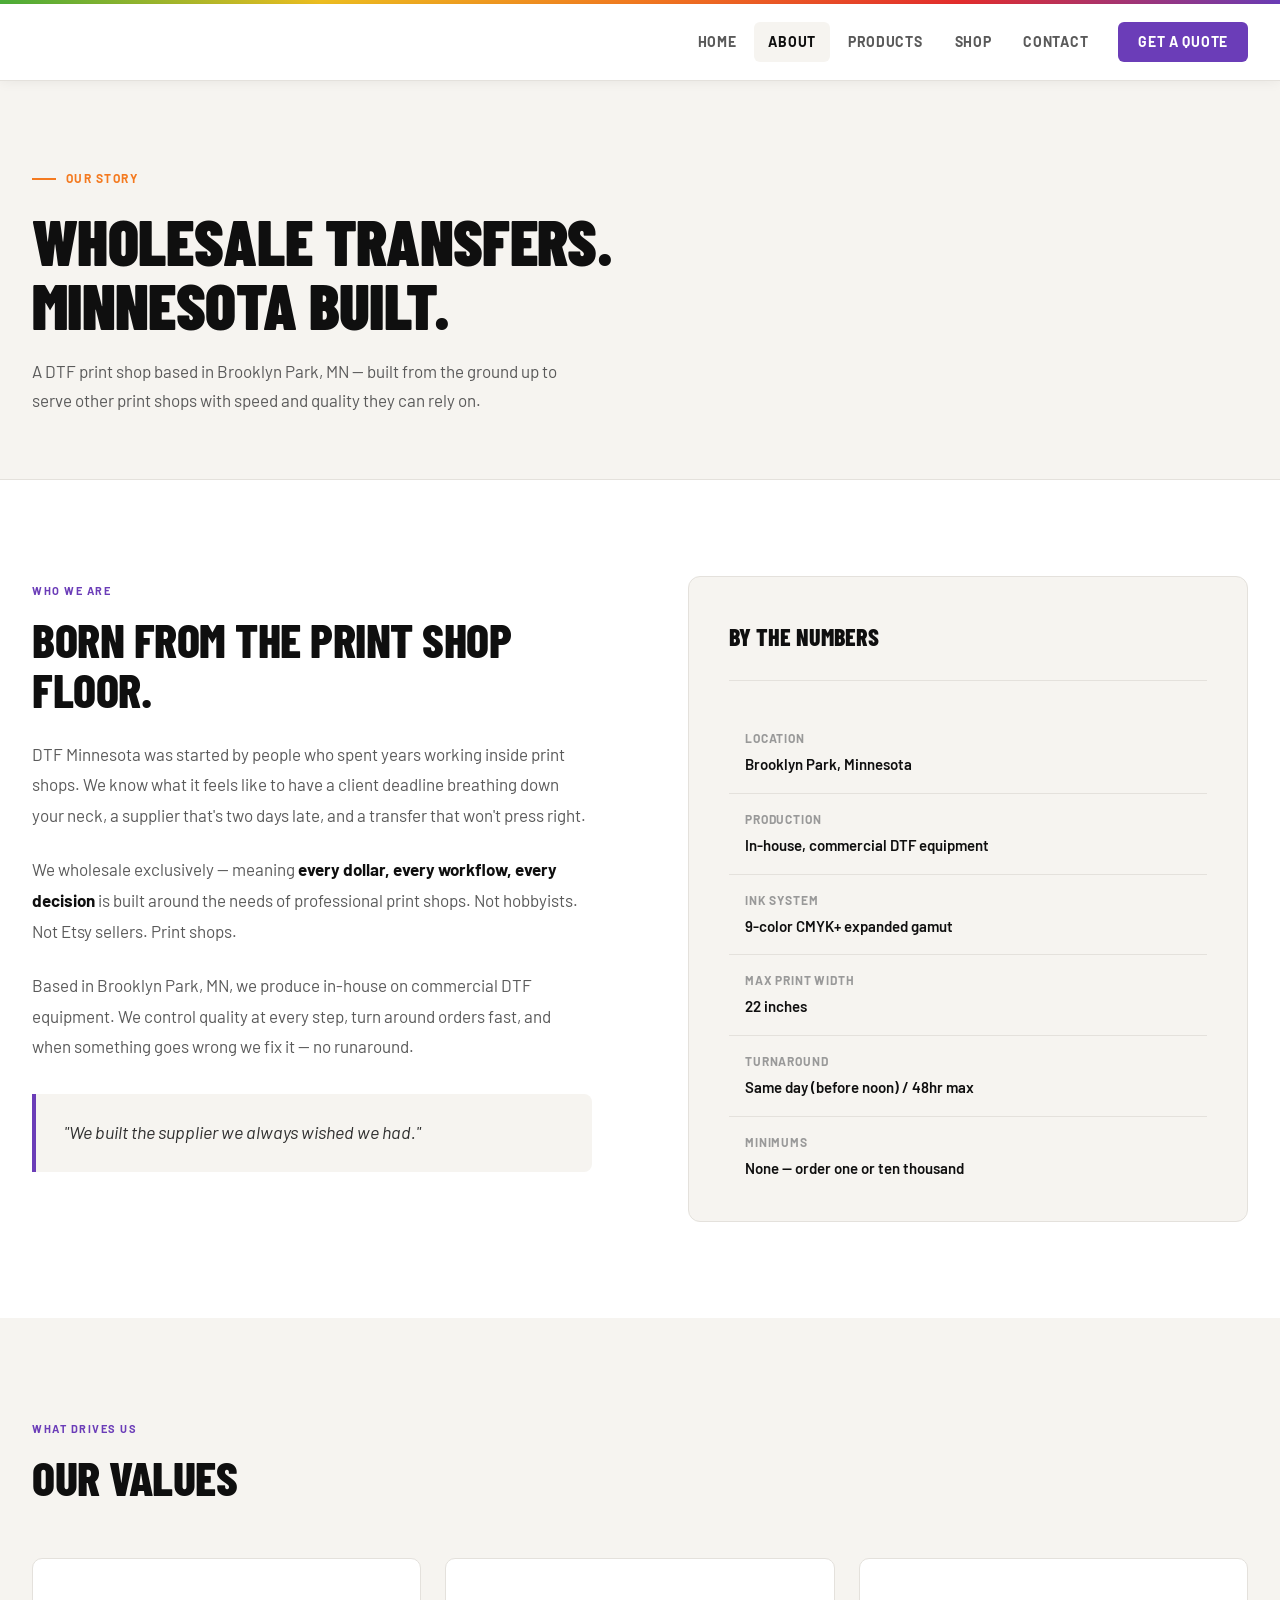
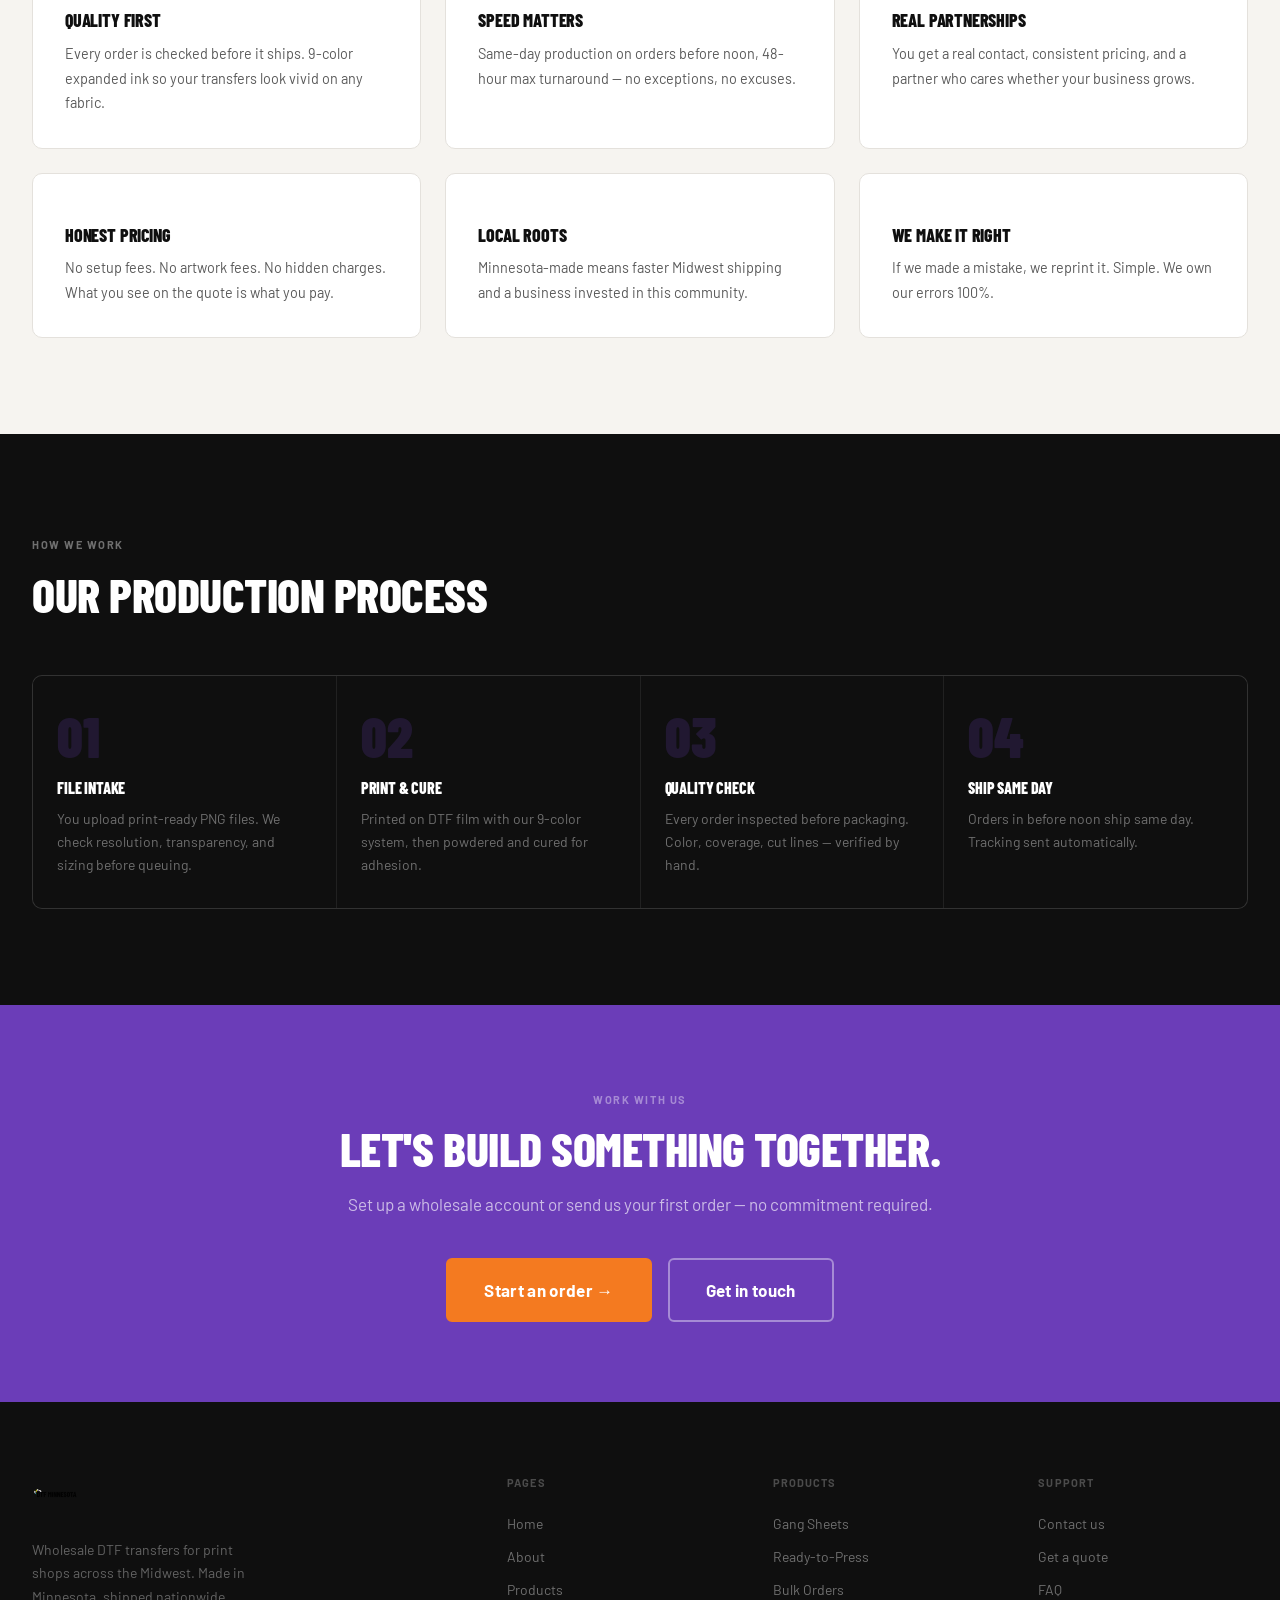
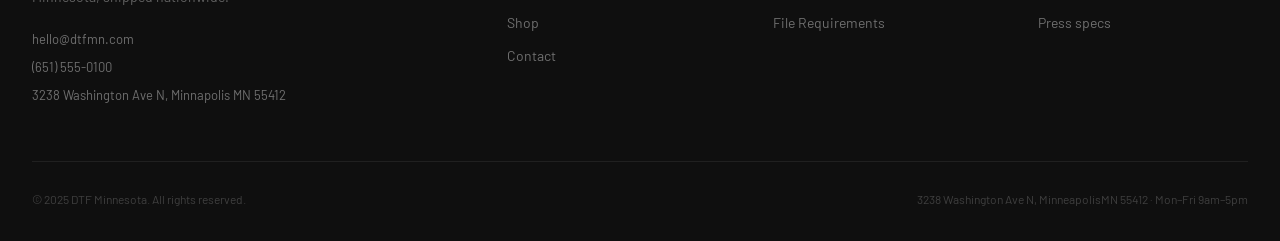
==== commit ada65f40: "IP" ====
--- a/about.html
+++ b/about.html
@@ -126,7 +126,7 @@
     <div class="footer__col"><div class="footer__col-head">Products</div><a href="products.html">Gang Sheets</a><a href="products.html">Ready-to-Press</a><a href="products.html">Bulk Orders</a><a href="products.html">File Requirements</a></div>
     <div class="footer__col"><div class="footer__col-head">Support</div><a href="contact.html">Contact us</a><a href="shop.html">Get a quote</a><a href="products.html#faq">FAQ</a><a href="products.html#specs">Press specs</a></div>
   </div>
-  <div class="footer__bottom"><span>© 2025 DTF Minnesota. All rights reserved.</span><span>3238 Washington Ave N, Minnapolis MN 55412 · Mon–Fri 9am–5pm </span></div>
+  <div class="footer__bottom"><span>© 2025 DTF Minnesota. All rights reserved.</span><span>3238 Washington Ave N, MinneapolisMN 55412 · Mon–Fri 9am–5pm </span></div>
 </footer>
 </body>
 </html>
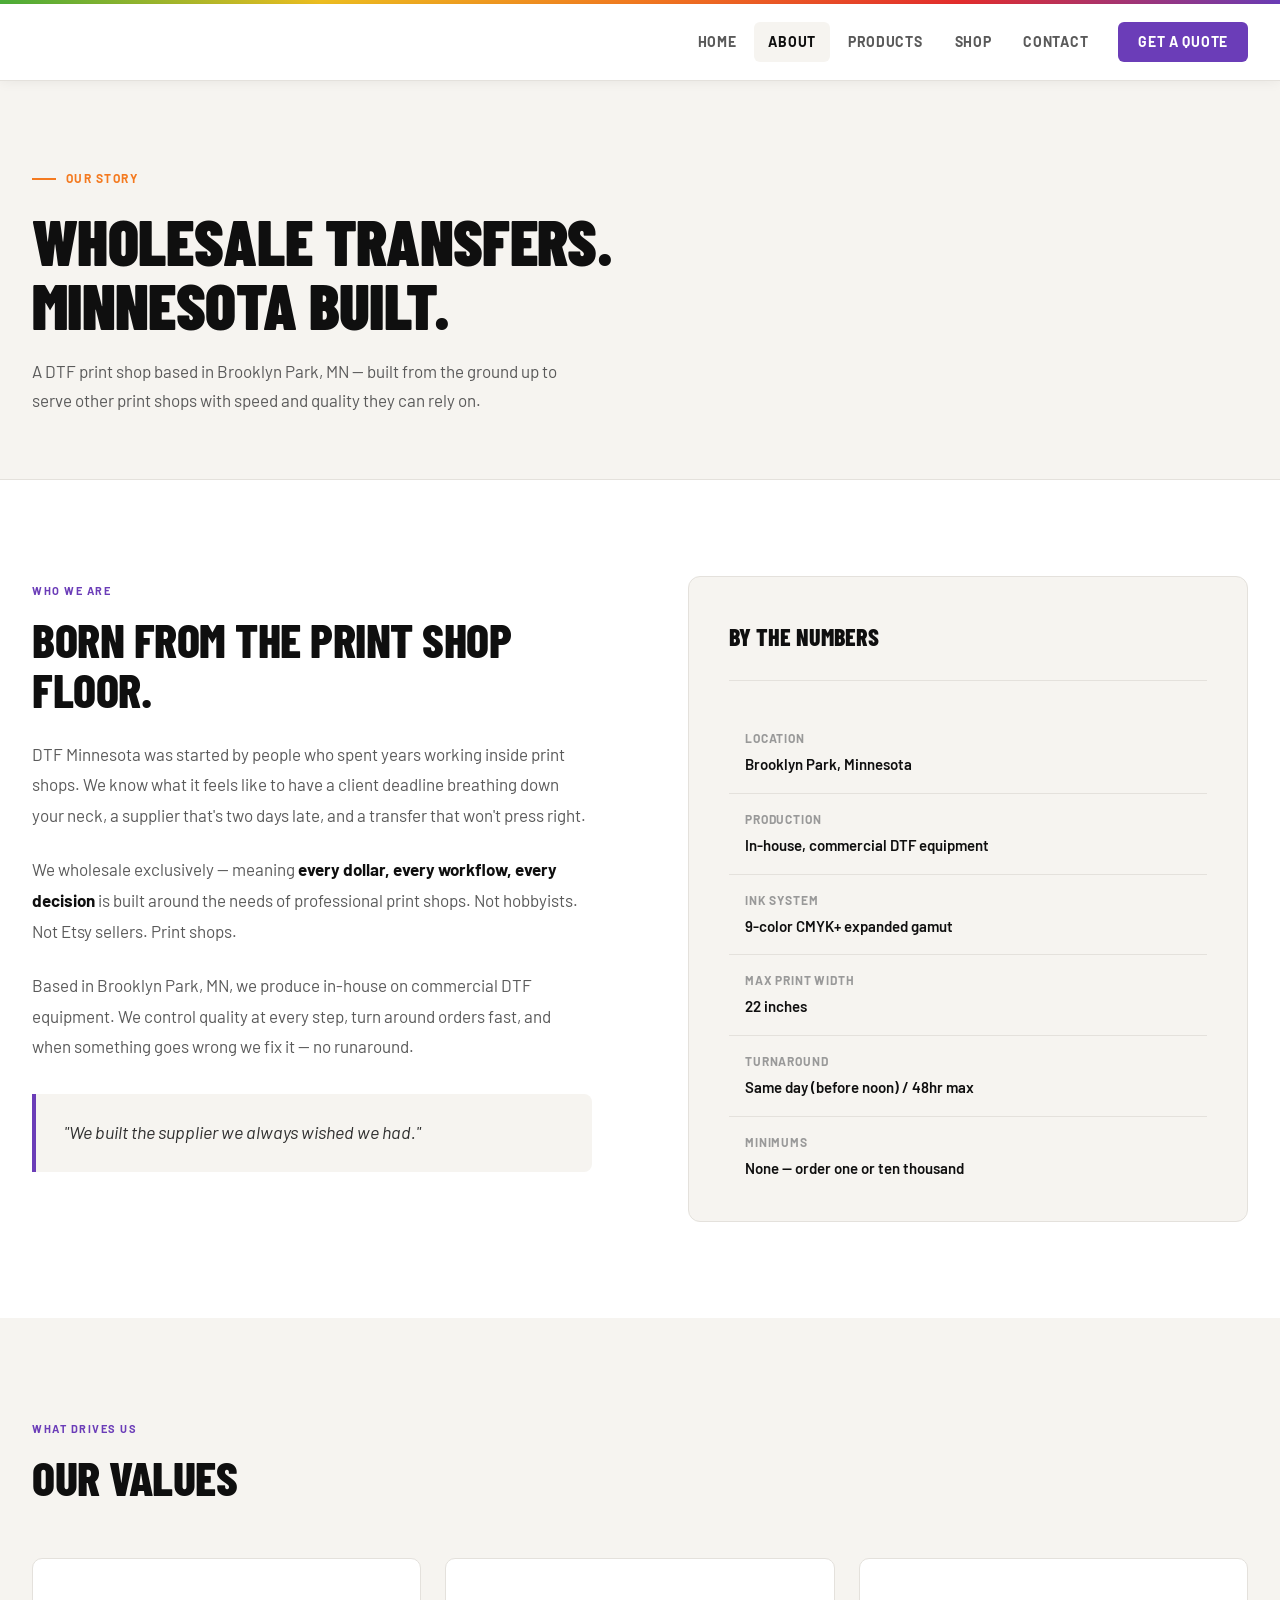
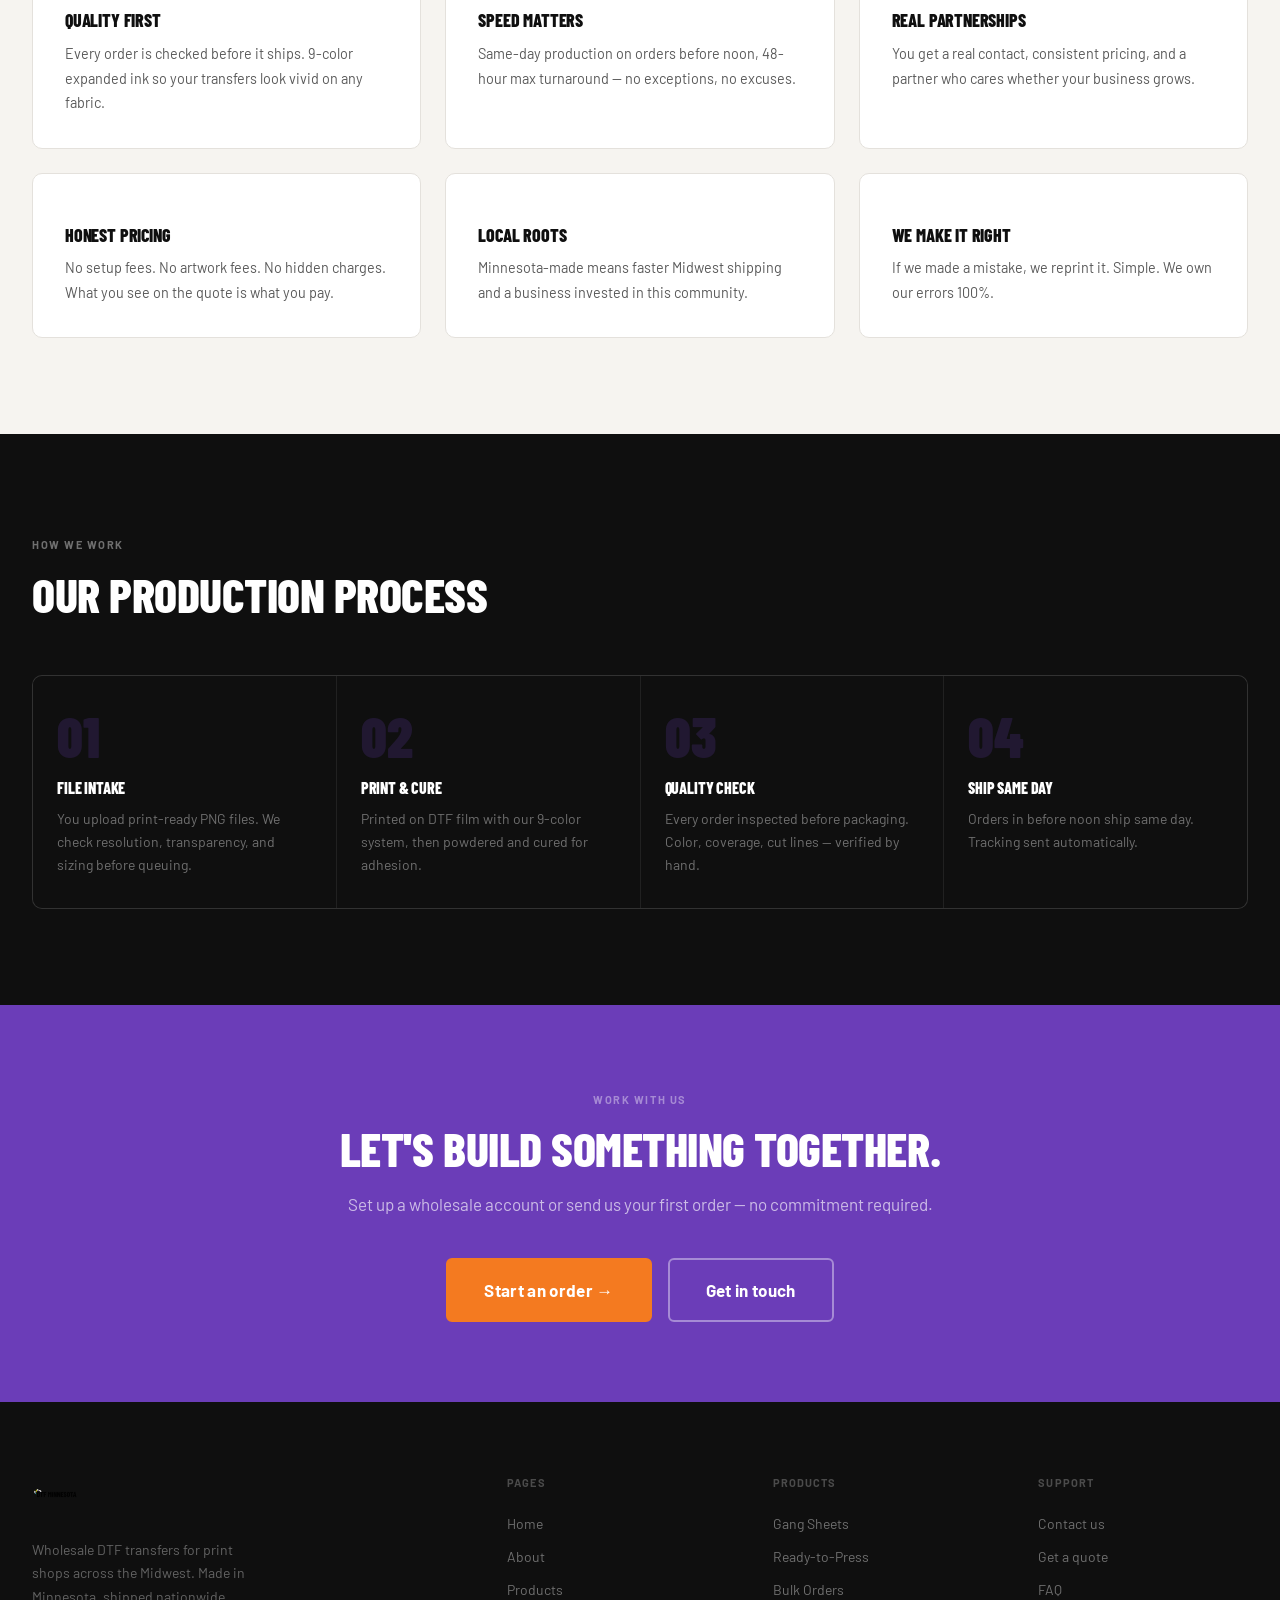
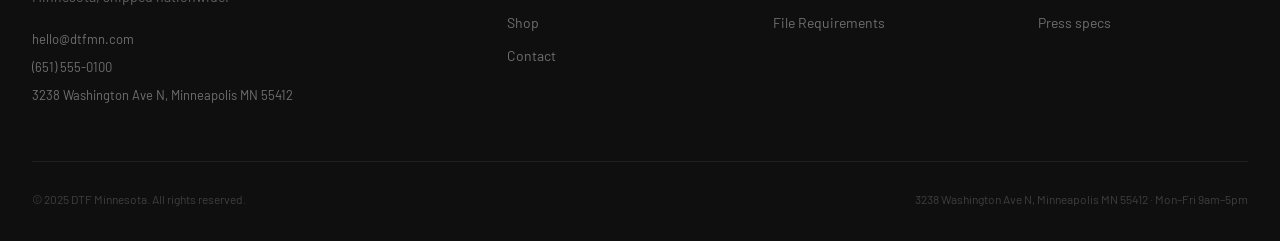
==== commit 4c624633: "Update about.html" ====
--- a/about.html
+++ b/about.html
@@ -121,12 +121,12 @@
 
 <footer class="footer">
   <div class="footer__grid">
-    <div><div class="footer__logo"><img src="Images/dtf.logo.1.png" alt="DTF Minnesota"></div><p class="footer__tagline">Wholesale DTF transfers for print shops across the Midwest. Made in Minnesota, shipped nationwide.</p><div class="footer__contact-item">hello@dtfmn.com</div><div class="footer__contact-item">(651) 555-0100</div><div class="footer__contact-item">3238 Washington Ave N, Minnapolis MN 55412</div></div>
+    <div><div class="footer__logo"><img src="Images/dtf.logo.1.png" alt="DTF Minnesota"></div><p class="footer__tagline">Wholesale DTF transfers for print shops across the Midwest. Made in Minnesota, shipped nationwide.</p><div class="footer__contact-item">hello@dtfmn.com</div><div class="footer__contact-item">(651) 555-0100</div><div class="footer__contact-item">3238 Washington Ave N, Minneapolis MN 55412</div></div>
     <div class="footer__col"><div class="footer__col-head">Pages</div><a href="index.html">Home</a><a href="about.html">About</a><a href="products.html">Products</a><a href="shop.html">Shop</a><a href="contact.html">Contact</a></div>
     <div class="footer__col"><div class="footer__col-head">Products</div><a href="products.html">Gang Sheets</a><a href="products.html">Ready-to-Press</a><a href="products.html">Bulk Orders</a><a href="products.html">File Requirements</a></div>
     <div class="footer__col"><div class="footer__col-head">Support</div><a href="contact.html">Contact us</a><a href="shop.html">Get a quote</a><a href="products.html#faq">FAQ</a><a href="products.html#specs">Press specs</a></div>
   </div>
-  <div class="footer__bottom"><span>© 2025 DTF Minnesota. All rights reserved.</span><span>3238 Washington Ave N, MinneapolisMN 55412 · Mon–Fri 9am–5pm </span></div>
+  <div class="footer__bottom"><span>© 2025 DTF Minnesota. All rights reserved.</span><span>3238 Washington Ave N, Minneapolis MN 55412 · Mon–Fri 9am–5pm </span></div>
 </footer>
 </body>
 </html>
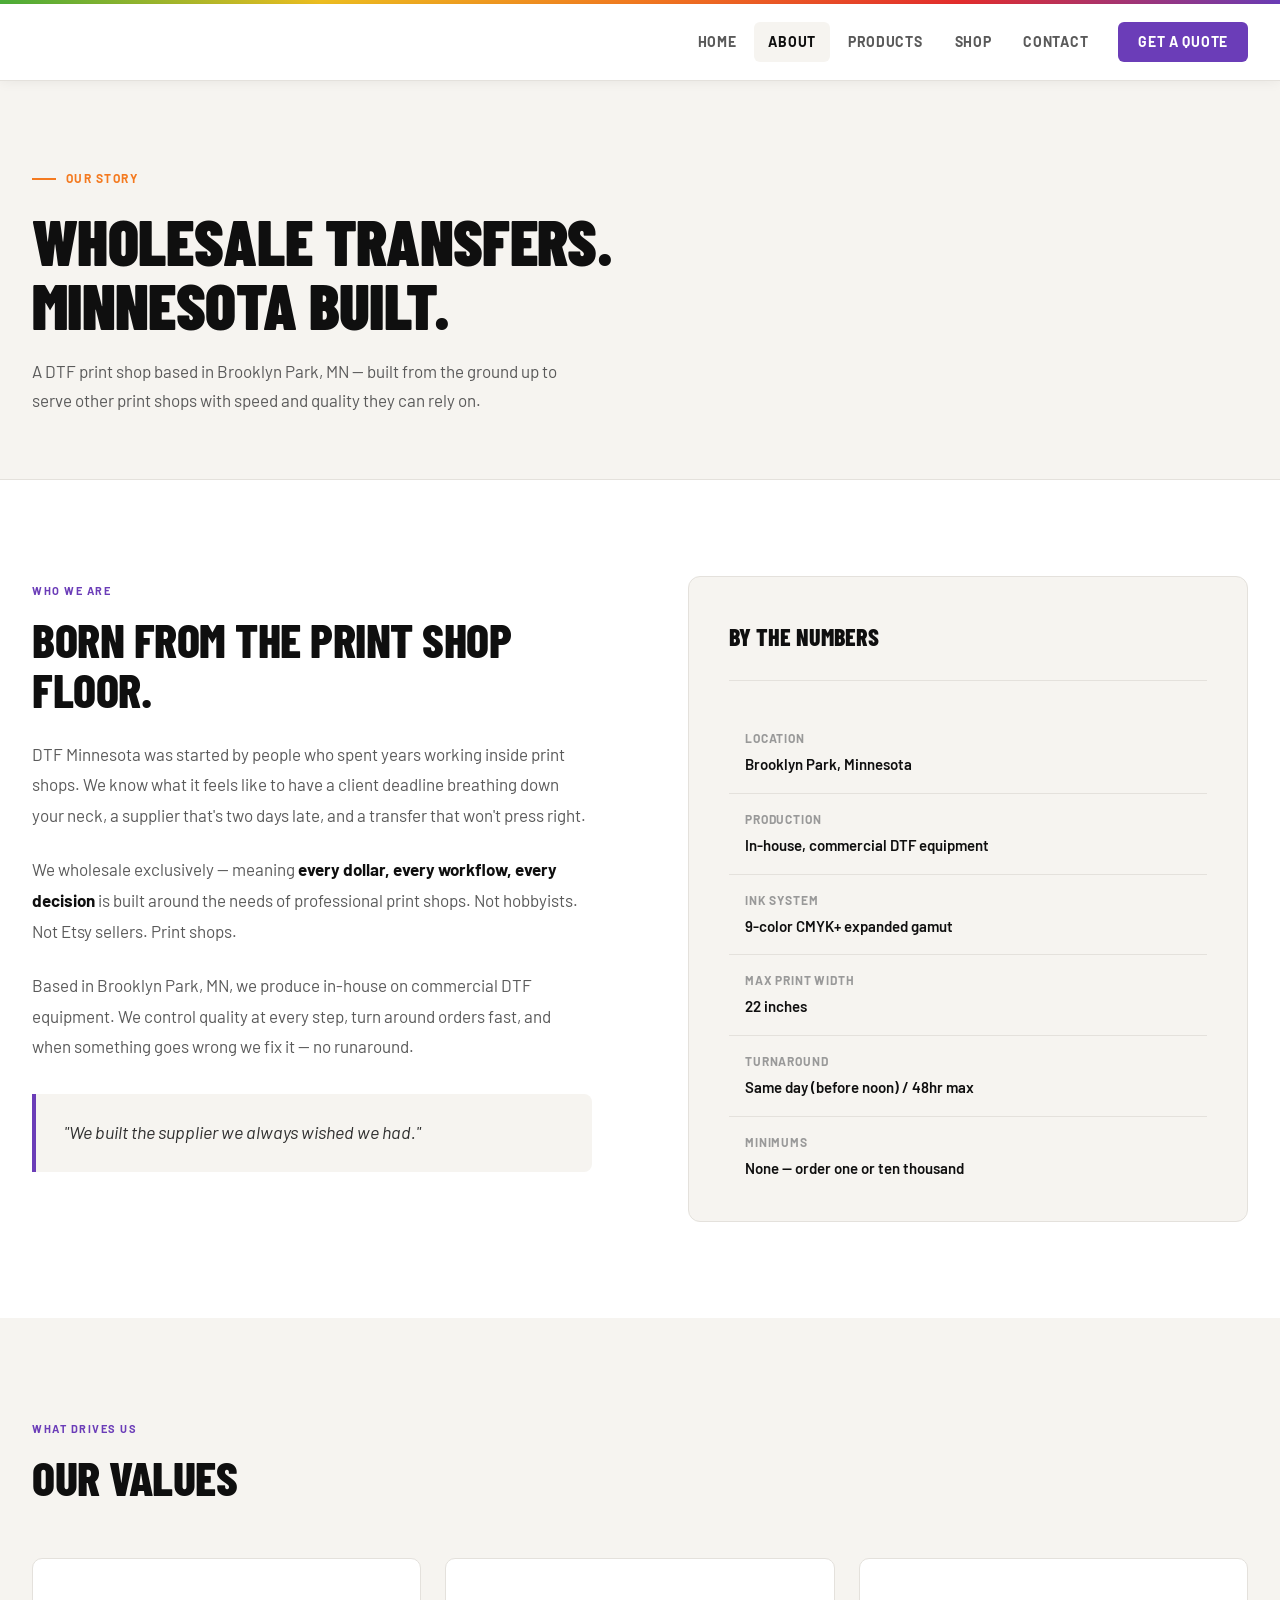
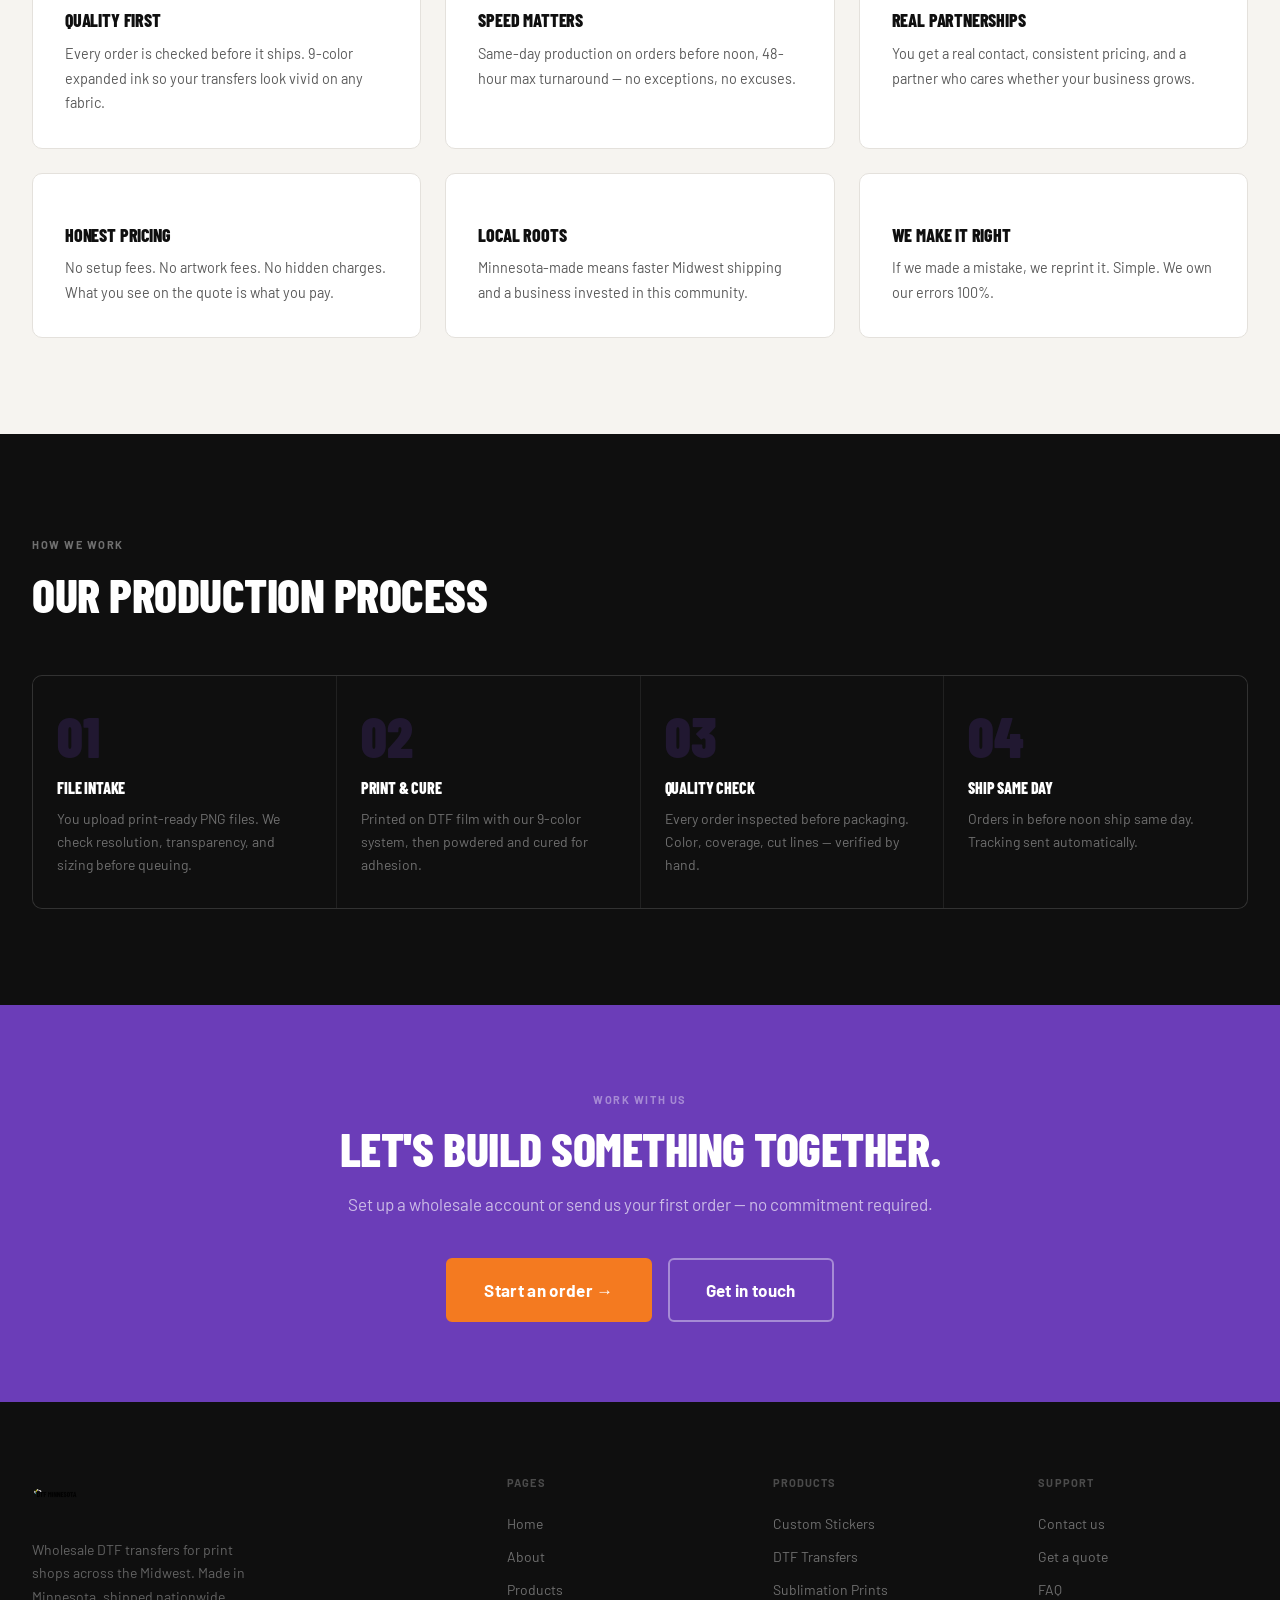
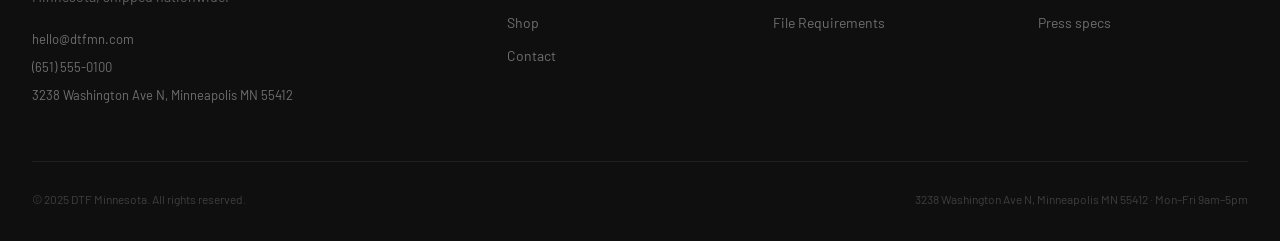
==== commit ba4dbae5: "IP" ====
--- a/about.html
+++ b/about.html
@@ -123,7 +123,7 @@
   <div class="footer__grid">
     <div><div class="footer__logo"><img src="Images/dtf.logo.1.png" alt="DTF Minnesota"></div><p class="footer__tagline">Wholesale DTF transfers for print shops across the Midwest. Made in Minnesota, shipped nationwide.</p><div class="footer__contact-item">hello@dtfmn.com</div><div class="footer__contact-item">(651) 555-0100</div><div class="footer__contact-item">3238 Washington Ave N, Minneapolis MN 55412</div></div>
     <div class="footer__col"><div class="footer__col-head">Pages</div><a href="index.html">Home</a><a href="about.html">About</a><a href="products.html">Products</a><a href="shop.html">Shop</a><a href="contact.html">Contact</a></div>
-    <div class="footer__col"><div class="footer__col-head">Products</div><a href="products.html">Gang Sheets</a><a href="products.html">Ready-to-Press</a><a href="products.html">Bulk Orders</a><a href="products.html">File Requirements</a></div>
+    <div class="footer__col"><div class="footer__col-head">Products</div><a href="products.html">Custom Stickers</a><a href="products.html">DTF Transfers</a><a href="products.html">Sublimation Prints</a><a href="products.html">File Requirements</a></div>
     <div class="footer__col"><div class="footer__col-head">Support</div><a href="contact.html">Contact us</a><a href="shop.html">Get a quote</a><a href="products.html#faq">FAQ</a><a href="products.html#specs">Press specs</a></div>
   </div>
   <div class="footer__bottom"><span>© 2025 DTF Minnesota. All rights reserved.</span><span>3238 Washington Ave N, Minneapolis MN 55412 · Mon–Fri 9am–5pm </span></div>
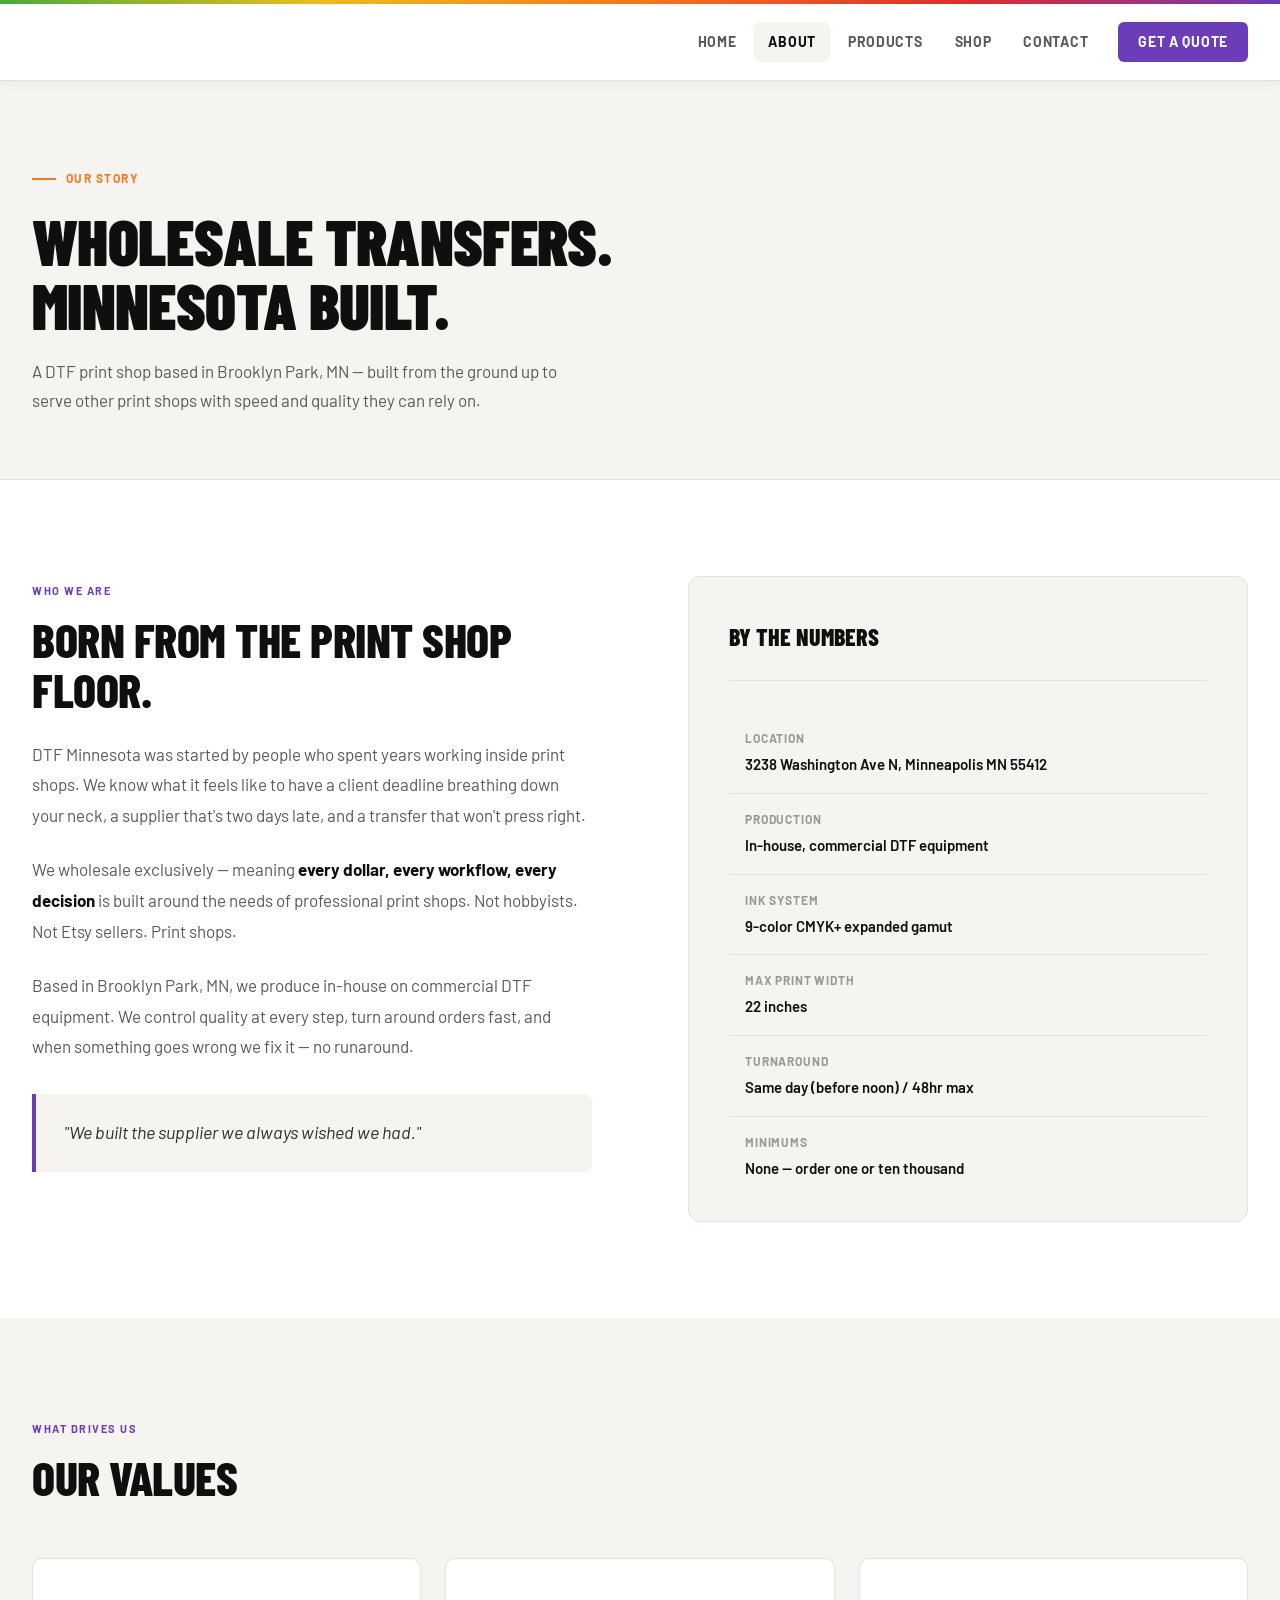
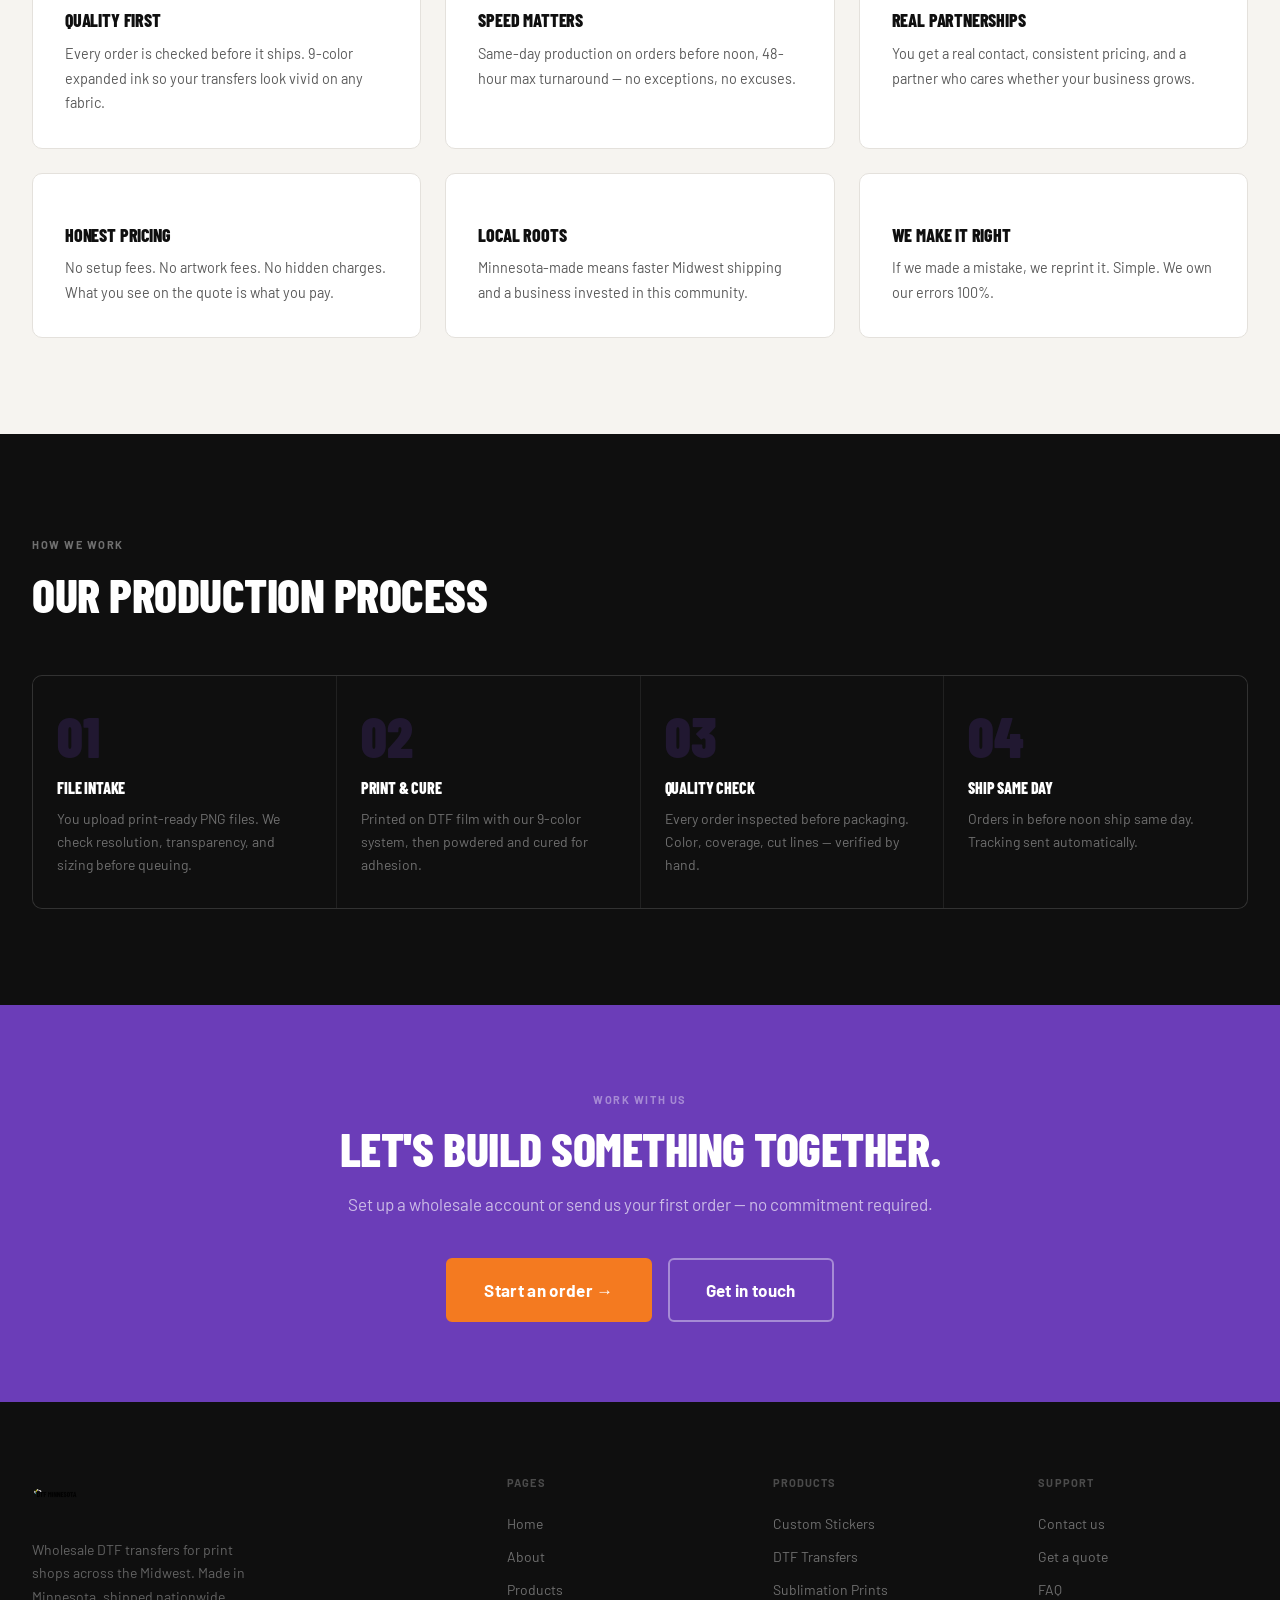
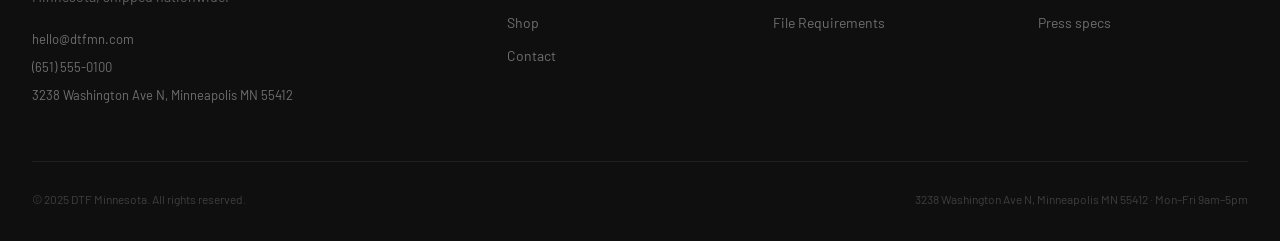
==== commit 9196b376: "Update about.html" ====
--- a/about.html
+++ b/about.html
@@ -72,7 +72,7 @@
     <div>
       <div class="story__panel">
         <div class="story__panel-head">By the numbers</div>
-        <div class="story__spec"><div class="story__spec-icon"></div><div><div class="story__spec-label">Location</div><div class="story__spec-value">Brooklyn Park, Minnesota</div></div></div>
+        <div class="story__spec"><div class="story__spec-icon"></div><div><div class="story__spec-label">Location</div><div class="story__spec-value">3238 Washington Ave N, Minneapolis MN 55412</div></div></div>
         <div class="story__spec"><div class="story__spec-icon"></div><div><div class="story__spec-label">Production</div><div class="story__spec-value">In-house, commercial DTF equipment</div></div></div>
         <div class="story__spec"><div class="story__spec-icon"></div><div><div class="story__spec-label">Ink system</div><div class="story__spec-value">9-color CMYK+ expanded gamut</div></div></div>
         <div class="story__spec"><div class="story__spec-icon"></div><div><div class="story__spec-label">Max print width</div><div class="story__spec-value">22 inches</div></div></div>
